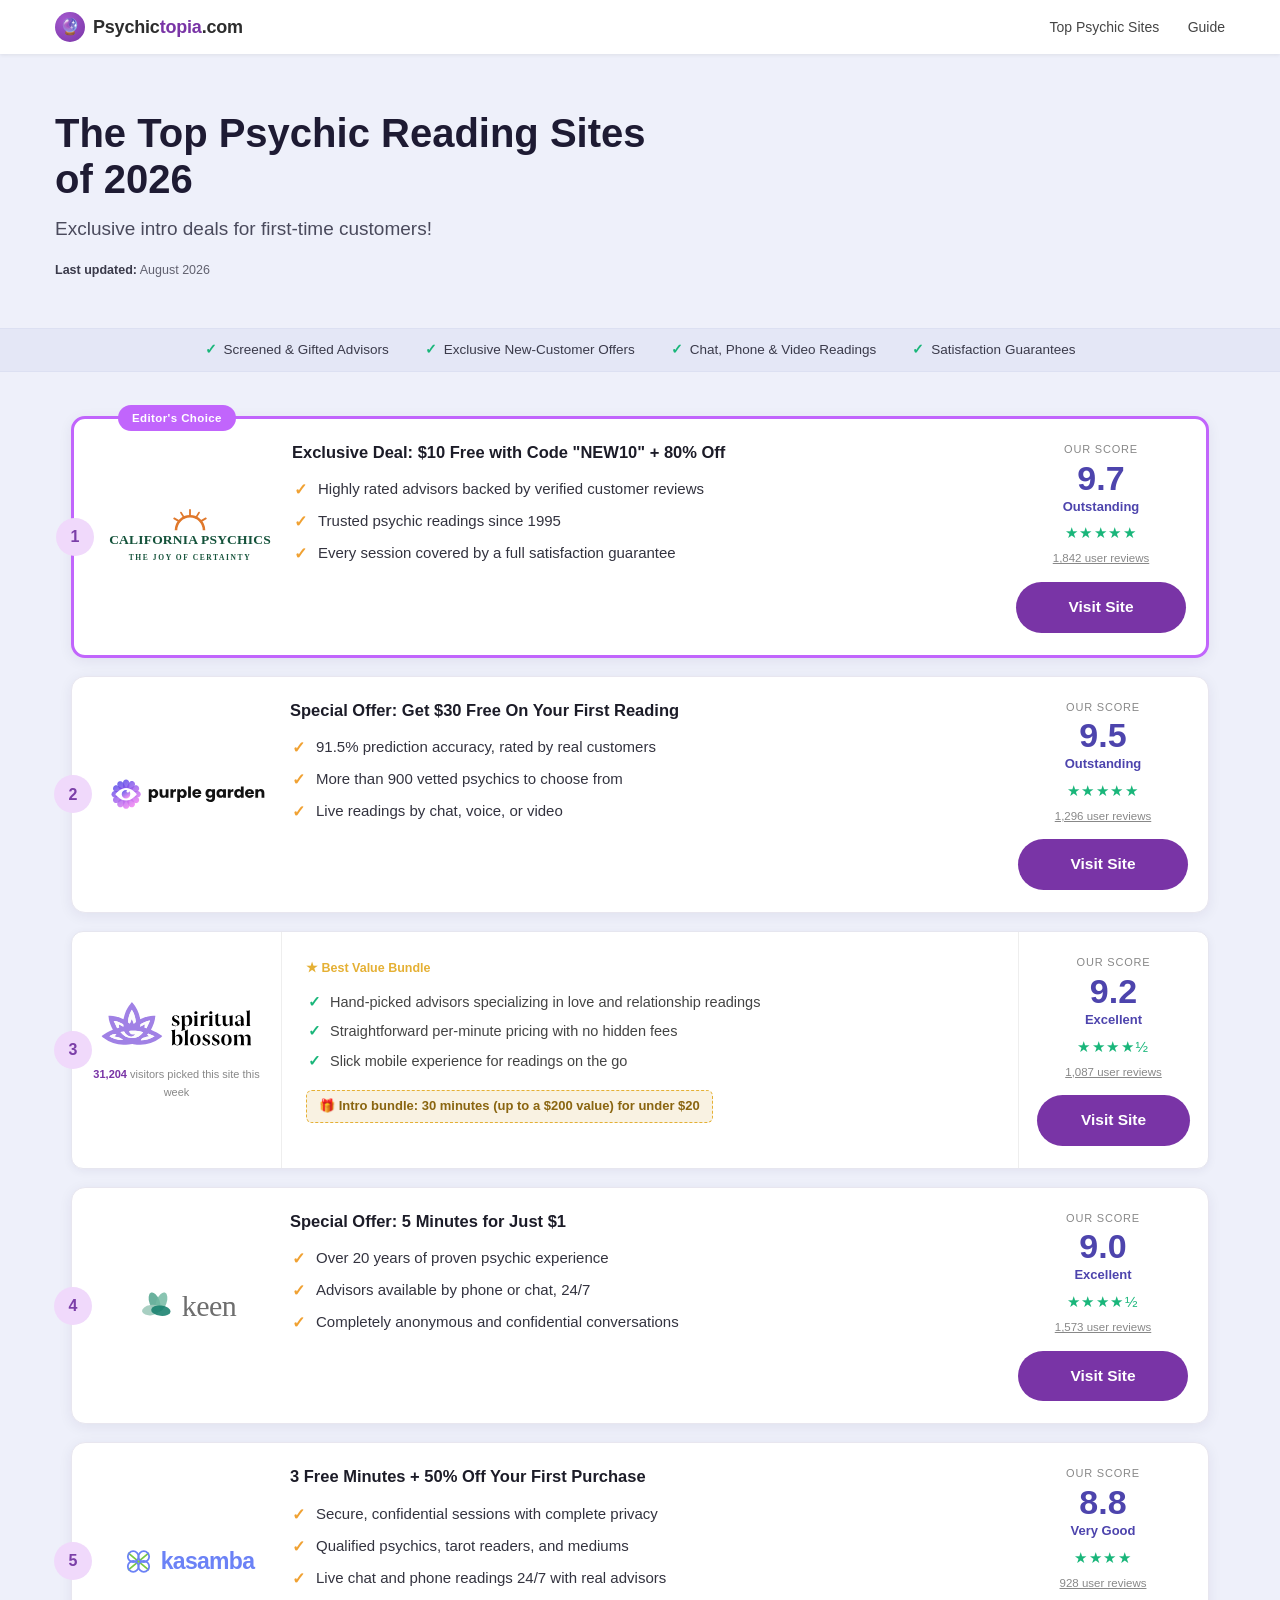
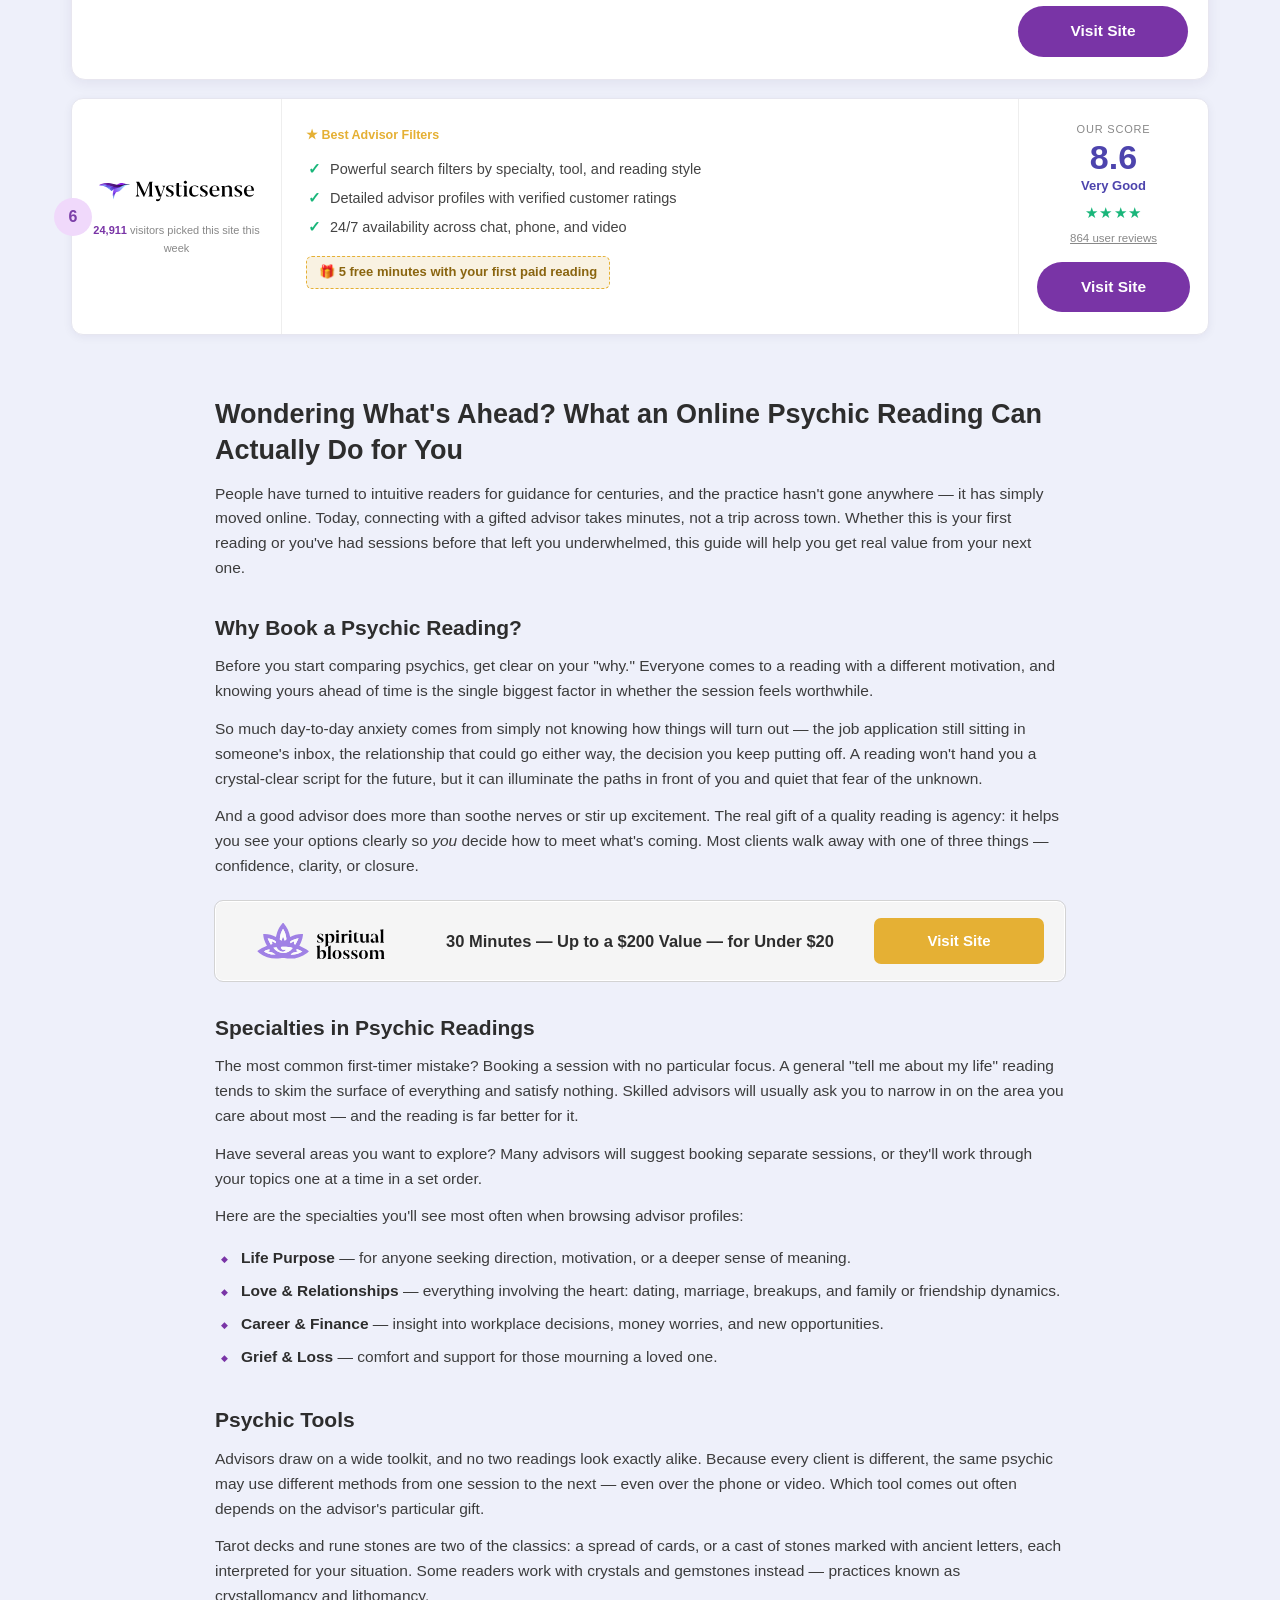
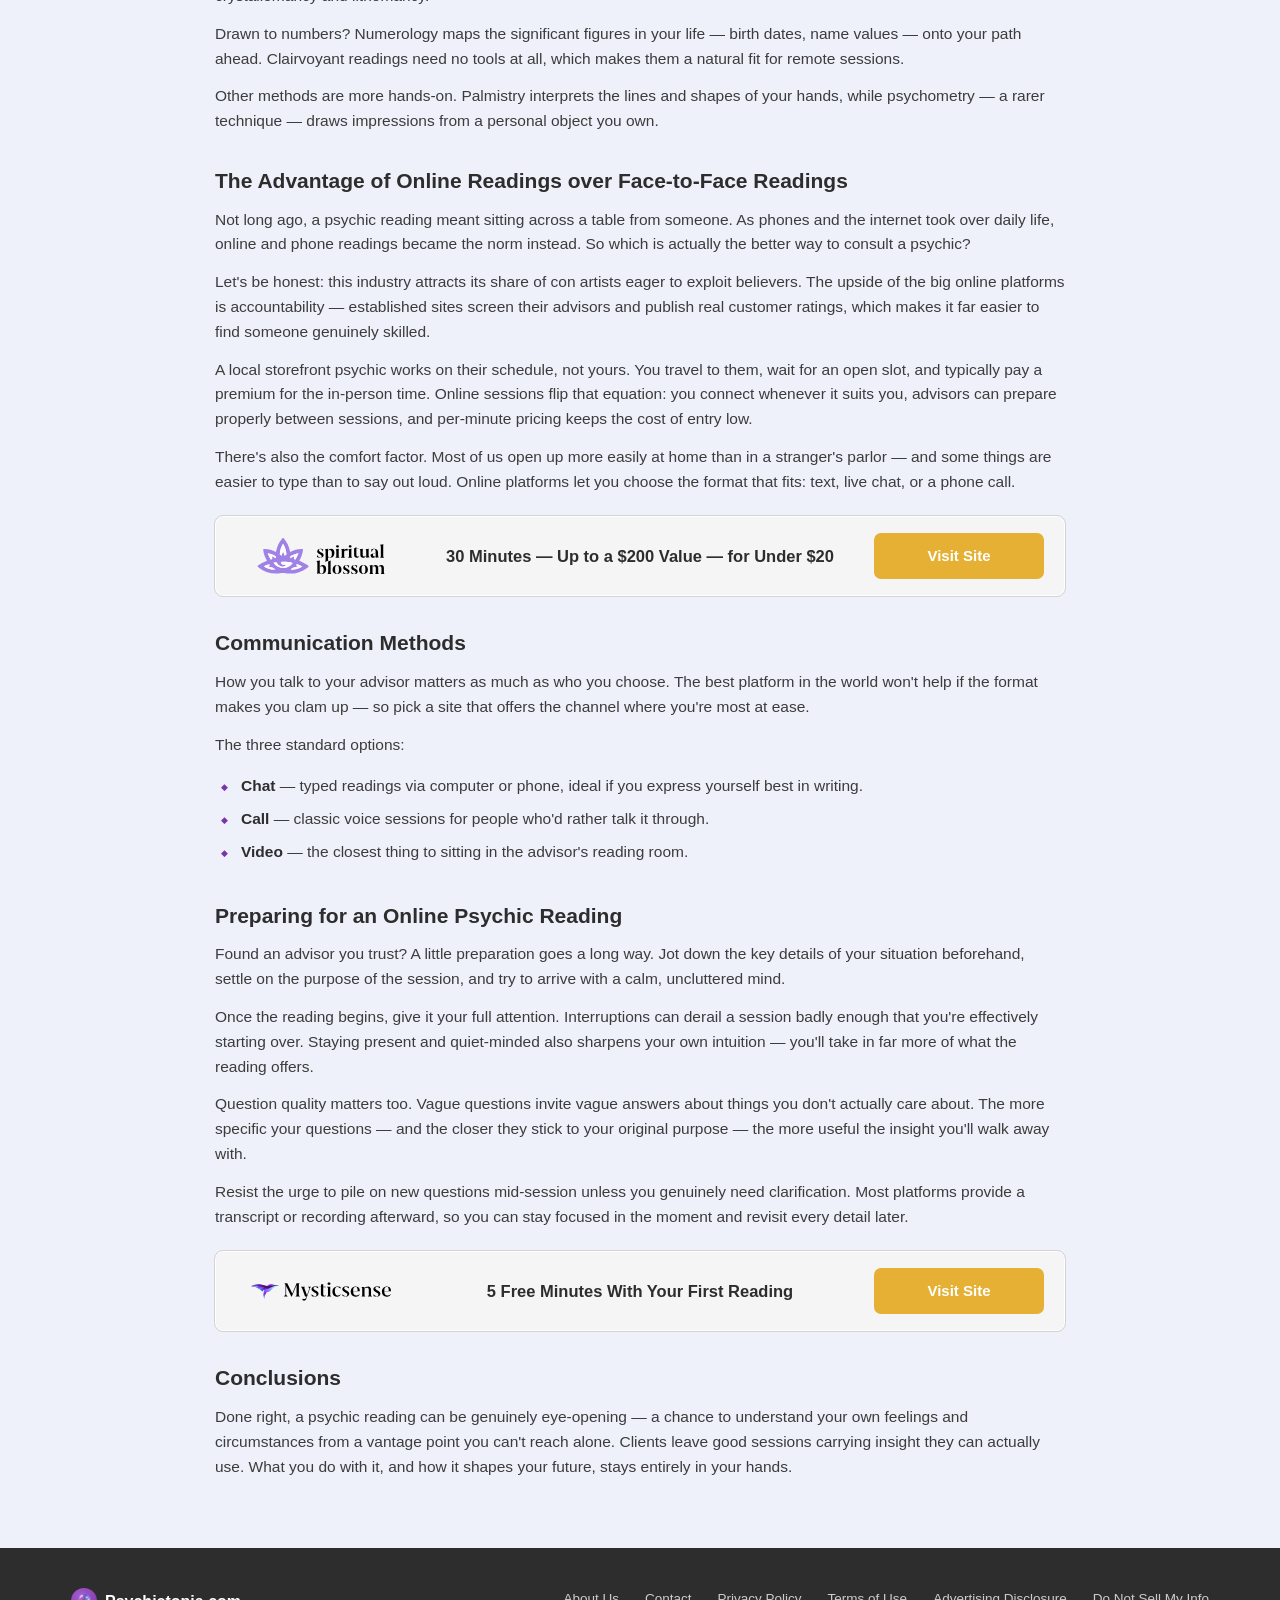
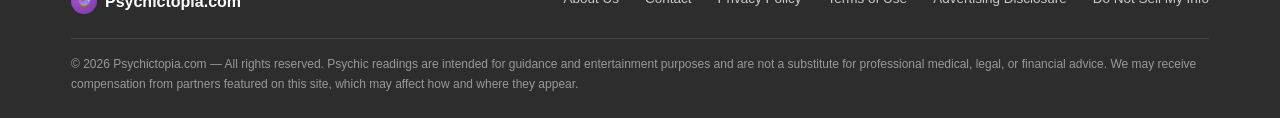
==== index.html @ bcc9776d "Switch the header to a light treatment on dark text Drops the nebula hero image so the banner sits o" ====
<!DOCTYPE html>
<html lang="en">
<head>
<meta charset="UTF-8">
<meta name="viewport" content="width=device-width, initial-scale=1.0">
<title>Psychictopia.com — 2026's Best Psychic Reading Services</title>
<meta name="description" content="Compare 2026's top-rated online psychic reading services side by side, with exclusive intro offers for new customers.">
<!-- Microsoft Advertising UET tag -->
<script>(function(w,d,t,u,o){w[u]=w[u]||[],o.ts=(new Date).getTime();var n=d.createElement(t); n.src="https://bat.bing.net/bat.js?ti="+o.ti+("uetq"!=u?"&q="+u:""),n.async=1, n.onload=n.onreadystatechange=function(){var s=this.readyState;s&&"loaded"!==s&&"complete"!==s||( o.q=w[u],w[u]=new UET(o),w[u].push("pageLoad"),n.onload=n.onreadystatechange=null)}; var i=d.getElementsByTagName(t)[0];i.parentNode.insertBefore(n,i); })(window,document,"script","uetq",{ti:"271011563", enableAutoSpaTracking: true});</script>
<!-- Microsoft Advertising conversion goal: clicks_cta -->
<script>
(function () {
    var KEY = 'pt_cta_conv';
    var fired = false; /* in-memory fallback when storage is unavailable */

    function alreadyFired() {
        if (fired) return true;
        try { return sessionStorage.getItem(KEY) === '1'; } catch (e) { return false; }
    }
    function markFired() {
        fired = true;
        try { sessionStorage.setItem(KEY, '1'); } catch (e) {}
    }

    /* Fires at most once per session. sessionStorage is cleared when the tab
       or browser closes, so a visitor returning in a new session can convert
       again. If storage is blocked (private browsing), it degrades to once
       per page view. */
    window.uet_report_conversion = function () {
        if (alreadyFired()) return;
        markFired();
        window.uetq = window.uetq || [];
        window.uetq.push('event', 'clicks_cta', {});
    };

    /* Fire on any CTA: partner buttons, in-content promo buttons and partner
       logos. Delegated and in the capture phase so it runs before navigation,
       and keeps working after ClickFlare rewrites the hrefs. */
    var CTA = '.visit-btn, .b-btn, .logo-link, .cp-logo, .pg-logo, .keen-logo, .kasamba-logo';
    document.addEventListener('click', function (e) {
        var t = e.target;
        if (t && t.closest && t.closest(CTA)) uet_report_conversion();
    }, true);
})();
</script>
<!-- Microsoft Clarity -->
<script type="text/javascript">
    (function(c,l,a,r,i,t,y){
        c[a]=c[a]||function(){(c[a].q=c[a].q||[]).push(arguments)};
        t=l.createElement(r);t.async=1;t.src="https://www.clarity.ms/tag/"+i;
        y=l.getElementsByTagName(r)[0];y.parentNode.insertBefore(t,y);
    })(window, document, "clarity", "script", "xtrt93abcd");
</script>
<style>
  :root {
    --purple: #7934a6;
    --purple-hover: #552575;
    --rating-bg: #4d44ad;
    --editor-badge: #c165fc;
    --first-border: rgb(193,101,252);
    --gold: #e5b034;
    --gold-hover: #e5a000;
    --tp-green: #19b67a;
    --dark-strip: #2c3137;
    --footer-bg: #2d2d2d;
    --sidebar-bg: #e8e8e8;
    --text: #2d2d2d;
    --line: #d3d3d3;
    --light: #f5f5f5;
    --page-bg: #eef0fa;
  }
  * { margin: 0; padding: 0; box-sizing: border-box; }
  body {
    font-family: -apple-system, BlinkMacSystemFont, 'Segoe UI', Roboto, Arial, sans-serif;
    color: var(--text);
    background: var(--page-bg);
    line-height: 1.6;
    font-size: 16px;
  }
  a { color: var(--purple); }
  .wrap { max-width: 1170px; margin: 0 auto; padding: 0 16px; }

  /* ===== Nav bar ===== */
  .navbar { background: #fff; box-shadow: 0 1px 4px rgba(0,0,0,.08); position: relative; z-index: 5; }
  .navbar-inner { display: flex; align-items: center; justify-content: space-between; padding: 12px 0; }
  .logo { display: flex; align-items: center; gap: 8px; text-decoration: none; }
  .logo .mark {
    width: 30px; height: 30px; border-radius: 50%;
    background: radial-gradient(circle at 35% 30%, #a55ad0, var(--purple));
    color: #fff; display: flex; align-items: center; justify-content: center;
    font-size: 16px;
  }
  .logo .name { font-weight: 800; font-size: 18px; color: var(--text); letter-spacing: -.2px; }
  .logo .name span { color: var(--purple); }
  .navlinks a { color: #444; text-decoration: none; font-size: 14px; margin-left: 24px; font-weight: 500; }
  .navlinks a:hover { color: var(--purple); }

  /* ===== Hero banner ===== */
  .banner {
    position: relative;
    color: #2f2f3d;
    background: var(--page-bg);
    overflow: hidden;
  }
  .banner-inner { position: relative; padding: 56px 0 48px; }
  .banner h1 { font-size: 40px; font-weight: 800; line-height: 1.15; max-width: 620px; margin-bottom: 12px; color: #1e1b33; }
  .banner .subtitle { font-size: 19px; color: #4a4a5c; max-width: 560px; margin-bottom: 16px; }
  .banner .last-update { font-size: 12.5px; color: #61616f; }
  .banner .last-update strong { color: #3a3a4a; font-weight: 600; }
  .banner-strip { position: relative; background: #e4e7f6; border-top: 1px solid #dce0f2; border-bottom: 1px solid #dce0f2; font-size: 13.5px; }
  .banner-strip .wrap { display: flex; gap: 36px; justify-content: center; padding: 10px 16px; flex-wrap: wrap; }
  .banner-strip span { color: #3a3a4a; }
  .banner-strip span::before { content: "✓"; color: var(--tp-green); font-weight: 700; margin-right: 7px; }

  /* ===== Partner list ===== */
  .list-section { padding: 44px 0 8px; }
  .partner-card {
    position: relative;
    display: grid;
    grid-template-columns: 210px 1fr 190px;
    gap: 0;
    border: 1px solid #e6e6ef;
    border-radius: 12px;
    margin-bottom: 18px;
    background: #fff;
    box-shadow: 0 2px 10px rgba(40, 25, 80, .06);
    transition: box-shadow .15s ease;
  }
  .partner-card:hover { box-shadow: 0 6px 20px rgba(0,0,0,.10); }
  .partner-card.first { border: 3px solid var(--first-border); }
  .rank {
    position: absolute; top: 50%; left: -18px; transform: translateY(-50%);
    width: 38px; height: 38px; border-radius: 50%;
    background: #f0d9fb; border: 0;
    display: flex; align-items: center; justify-content: center;
    font-weight: 700; font-size: 16px; color: #7b3fa8;
  }
  .editor-badge {
    position: absolute; top: -14px; left: 44px;
    background: var(--editor-badge); color: #fff;
    font-size: 11.5px; font-weight: 700; letter-spacing: .4px;
    padding: 4px 14px; border-radius: 14px;
  }
  .highlight-tag {
    display: inline-flex; align-items: center; gap: 5px;
    color: var(--gold); font-size: 12.5px; font-weight: 700;
    margin-bottom: 6px;
  }
  .card-logo {
    display: flex; flex-direction: column; align-items: center; justify-content: center;
    padding: 26px 14px; border-right: 1px solid #eee; text-align: center;
  }
  .brandmark { font-size: 30px; line-height: 1; margin-bottom: 8px; }
  .card-logo img.partner-logo { max-width: 155px; max-height: 52px; width: auto; height: auto; margin-bottom: 4px; }
  /* Full width so the anchor never shrinks to zero: an SVG without intrinsic
     width/height would otherwise collapse inside a shrink-to-fit box. */
  .logo-link { display: block; width: 100%; text-align: center; line-height: 0; text-decoration: none; }
  .brandname { font-weight: 800; font-size: 19px; letter-spacing: -.3px; }
  .brandname small { display: block; font-size: 10.5px; font-weight: 500; color: #888; letter-spacing: 1.5px; text-transform: uppercase; margin-top: 2px; }
  .chose-today { font-size: 11px; color: #888; margin-top: 12px; }
  .chose-today strong { color: var(--purple); }
  .card-body { padding: 22px 24px; }
  .card-body ul { list-style: none; margin: 4px 0 10px; }
  .card-body li { padding: 3px 0 3px 24px; position: relative; font-size: 14.5px; color: #444; }
  .card-body li::before { content: "✓"; position: absolute; left: 2px; color: var(--tp-green); font-weight: 700; }
  .promo-line {
    display: inline-block;
    background: #f9f2e2; border: 1px dashed var(--gold);
    color: #8a6510; font-size: 13px; font-weight: 700;
    border-radius: 6px; padding: 5px 12px; margin-top: 4px;
  }
  .promo-line::before { content: "🎁 "; }
  .card-cta {
    display: flex; flex-direction: column; align-items: center; justify-content: center;
    padding: 22px 18px; border-left: 1px solid #eee;
  }
  .score-tag { font-size: 11px; color: #888; text-transform: uppercase; letter-spacing: .8px; margin-bottom: 2px; }
  .score-num { font-size: 34px; font-weight: 800; color: var(--rating-bg); line-height: 1; }
  .score-label { font-size: 13px; font-weight: 700; color: var(--rating-bg); margin: 2px 0 4px; }
  .stars { color: var(--tp-green); font-size: 15px; letter-spacing: 1.5px; }
  .reviews { font-size: 11.5px; color: #888; margin: 4px 0 14px; text-decoration: underline; cursor: pointer; }
  .visit-btn {
    display: block; width: 100%; text-align: center;
    background: var(--purple); color: #fff !important;
    font-weight: 700; font-size: 15.5px; text-decoration: none;
    padding: 12px 10px; border-radius: 7px;
    transition: background .15s ease;
  }
  .visit-btn:hover { background: var(--purple-hover); }
  .new-tag {
    background: var(--tp-green); color: #fff; font-size: 11px; font-weight: 700;
    padding: 3px 10px; border-radius: 12px; margin-bottom: 8px;
  }

  /* ===== Card style B (California Psychics) ===== */
  .partner-card.style-b {
    grid-template-columns: 218px 1fr 210px;
    border-radius: 14px;
    border-color: #e8e6ef;
    box-shadow: 0 3px 14px rgba(40, 25, 80, .07);
  }
  .partner-card.style-b.first { border: 3px solid var(--first-border); }
  .partner-card.style-b .card-logo { border-right: 0; padding: 24px 10px 24px 24px; }
  .cp-logo { display: flex; flex-direction: column; align-items: center; gap: 2px; text-decoration: none; }
  .cp-logo svg { flex: 0 0 auto; display: block; }
  .cp-logo .cp-name {
    font-family: Georgia, 'Times New Roman', serif;
    color: #14523a; font-size: 13.5px; font-weight: 700;
    line-height: 1.1; letter-spacing: .2px; white-space: nowrap;
  }
  .cp-logo .cp-tagline {
    font-family: Georgia, 'Times New Roman', serif;
    color: #14523a; font-size: 7.5px; font-weight: 600;
    letter-spacing: 1.6px; white-space: nowrap; margin-top: 2px;
  }
  .pg-logo { display: block; text-decoration: none; }
  .pg-logo img { display: block; width: 100%; max-width: 168px; height: auto; }
  .keen-logo, .kasamba-logo { display: flex; align-items: center; gap: 6px; text-decoration: none; }
  .keen-logo svg, .kasamba-logo svg { flex: 0 0 auto; display: block; }
  .keen-logo .brand-text {
    font-family: Georgia, 'Times New Roman', serif;
    color: #6e6e6e; font-size: 30px; font-weight: 400; letter-spacing: -.5px;
  }
  .kasamba-logo .brand-text { color: #6b82f6; font-size: 23px; font-weight: 700; letter-spacing: -.7px; }
  .partner-card.style-b .card-body { padding: 22px 8px 22px 0; }
  .offer-headline { font-size: 16.5px; font-weight: 700; color: #1c1c28; margin-bottom: 10px; line-height: 1.35; }
  .checks-gold { list-style: none; margin: 0; }
  .checks-gold li { padding: 4px 0 4px 26px; position: relative; font-size: 15px; color: #33333f; }
  .checks-gold li::before { content: "✓"; position: absolute; left: 2px; top: 4px; color: #f0a132; font-weight: 700; font-size: 16px; }
  .partner-card.style-b .card-cta { border-left: 0; padding: 22px 20px; text-align: center; }
  .visit-btn.pill { border-radius: 30px; padding: 13px 10px; }

  /* ===== Content + sidebar ===== */
  .content-grid {
    display: grid;
    grid-template-columns: 1fr;
    max-width: 850px;
    gap: 36px;
    padding: 36px 0 56px;
    align-items: start;
  }
  article h2 { font-size: 27px; line-height: 1.3; margin-bottom: 14px; }
  article h3 { font-size: 21px; margin: 30px 0 10px; }
  article p { margin-bottom: 13px; color: #3c3c3c; font-size: 15.5px; }
  article ul { margin: 6px 0 16px 4px; list-style: none; }
  article ul li { padding: 4px 0 4px 22px; position: relative; font-size: 15.5px; color: #3c3c3c; }
  article ul li::before { content: "◆"; color: var(--purple); font-size: 9px; position: absolute; left: 2px; top: 10px; }
  article ul li strong { color: var(--text); }

  /* In-content promo card (buttono) */
  .buttono {
    display: grid; grid-template-columns: 170px 1fr 170px; align-items: center;
    background: var(--light); border: 1px solid #fff; outline: 1px solid var(--line);
    border-radius: 8px; padding: 16px 20px; margin: 22px 0; gap: 16px;
  }
  .buttono .b-logo { text-align: center; font-weight: 800; font-size: 16px; }
  .buttono .b-logo .brandmark { font-size: 24px; margin-bottom: 2px; }
  .buttono .b-logo img { max-width: 140px; max-height: 44px; width: auto; height: auto; }
  .buttono .b-text { font-size: 16.5px; font-weight: 700; color: var(--text); text-align: center; }
  .buttono .b-btn {
    display: block; text-align: center; background: var(--gold); color: #fff !important;
    text-decoration: none; font-weight: 700; font-size: 15px;
    padding: 11px 8px; border-radius: 7px; transition: background .15s ease;
  }
  .buttono .b-btn:hover { background: var(--gold-hover); }

  /* ===== Footer ===== */
  footer { background: var(--footer-bg); color: #bbb; padding: 40px 0 24px; font-size: 13.5px; }
  .footer-grid { display: flex; justify-content: space-between; gap: 30px; flex-wrap: wrap; margin-bottom: 24px; }
  .footer-logo { display: flex; align-items: center; gap: 8px; }
  .footer-logo .mark { width: 26px; height: 26px; border-radius: 50%; background: radial-gradient(circle at 35% 30%, #a55ad0, var(--purple)); display: flex; align-items: center; justify-content: center; font-size: 13px; }
  .footer-logo .name { color: #fff; font-weight: 800; font-size: 16px; }
  footer ul { list-style: none; display: flex; gap: 26px; flex-wrap: wrap; }
  footer ul a { color: #ccc; text-decoration: none; }
  footer ul a:hover { color: #fff; }
  .copyright { border-top: 1px solid #444; padding-top: 16px; font-size: 12px; color: #999; }

  /* ===== Responsive ===== */
  @media (max-width: 900px) {
    .content-grid { grid-template-columns: 1fr; }
    article { padding: 0 20px; }
    .partner-card { grid-template-columns: 1fr; }
    .partner-card.style-b { grid-template-columns: 1fr; }
    .rank { top: -1px; left: 10px; transform: none; }
    .editor-badge { left: 58px; }
    .partner-card.style-b .card-logo { border-bottom: 1px solid #eee; }
    .partner-card.style-b .card-body { padding: 22px 24px; }
    .card-logo { border-right: 0; border-bottom: 1px solid #eee; padding: 30px 14px 18px; }
    .card-cta { border-left: 0; border-top: 1px solid #eee; }
    .banner-inner { text-align: center; }
    .banner h1 { font-size: 29px; margin-left: auto; margin-right: auto; }
    .banner .subtitle {
      margin-left: auto; margin-right: auto;
      font-size: 15.5px; line-height: 1.45; margin-bottom: 12px;
    }
    /* Two compact columns instead of four full-width rows, so the strip
       stops pushing the first partner card below the fold. */
    .banner-strip { font-size: 12.5px; }
    .banner-strip .wrap {
      display: grid;
      grid-template-columns: 1fr 1fr;
      gap: 7px 10px;
      padding: 10px 14px;
      justify-content: initial;
    }
    .banner-strip span { text-align: left; line-height: 1.35; }
    .banner-strip span::before { margin-right: 5px; }
    .buttono { grid-template-columns: 1fr; text-align: center; }
    .navlinks { display: none; }

    /* Above-the-fold budget on mobile: tighten the banner, strip and the
       first card so the Editor's Choice CTA lands within the first screen. */
    .banner-inner { padding: 22px 0 18px; }
    .banner h1 { font-size: 24px; margin-bottom: 8px; }
    .banner .subtitle { font-size: 14px; line-height: 1.4; margin-bottom: 8px; }
    .banner-strip .wrap { padding: 8px 14px; gap: 5px 10px; }
    .list-section { padding-top: 34px; }
    .partner-card.style-b .card-logo { padding: 14px 10px 10px; }
    .partner-card.style-b .card-body { padding: 14px 18px; }
    .offer-headline { font-size: 15.5px; margin-bottom: 7px; }
    .checks-gold li { padding: 2px 0 2px 24px; font-size: 14px; line-height: 1.35; }
    .checks-gold li::before { top: 2px; }
    /* Every card: score reads as one compact line with the button beneath it.
       flex-direction must be reset here, the base rule sets column. */
    .card-cta {
      display: flex;
      flex-direction: row;
      flex-wrap: wrap;
      align-items: baseline;
      justify-content: center;
      gap: 2px 8px;
      padding: 10px 18px 14px;
    }
    .card-cta .score-tag { margin-bottom: 0; }
    .card-cta .score-num { font-size: 24px; }
    .card-cta .score-label { margin: 0; }
    .card-cta .stars { font-size: 13px; }
    .card-cta .reviews { margin: 0; }
    .card-cta .visit-btn { flex: 0 0 100%; margin-top: 9px; }
      grid-column: 2; grid-row: 1 / -1; align-self: center;
    }
  }
</style>
</head>
<body>

<!-- Nav bar -->
<div class="navbar">
  <div class="wrap navbar-inner">
    <a class="logo" href="#">
      <span class="mark">🔮</span>
      <span class="name">Psychic<span>topia</span>.com</span>
    </a>
    <nav class="navlinks">
      <a href="#list">Top Psychic Sites</a>
      <a href="#article">Guide</a>
    </nav>
  </div>
</div>

<!-- Hero banner -->
<div class="banner">
  <div class="wrap banner-inner">
    <h1>The Top Psychic Reading Sites of 2026</h1>
    <p class="subtitle">Exclusive intro deals for first-time customers!</p>
    <p class="last-update"><strong>Last updated:</strong> August 2026</p>
  </div>
  <div class="banner-strip">
    <div class="wrap">
      <span>Screened &amp; Gifted Advisors</span>
      <span>Exclusive New-Customer Offers</span>
      <span>Chat, Phone &amp; Video Readings</span>
      <span>Satisfaction Guarantees</span>
    </div>
  </div>
</div>

<!-- Partner list -->
<section class="list-section" id="list">
  <div class="wrap">

    <!-- #1 California Psychics -->
    <div class="partner-card style-b first">
      <div class="rank">1</div>
      <div class="editor-badge">Editor's Choice</div>
      <div class="card-logo">
        <a class="cp-logo" href="https://secure.psychictopia.com/cf/click/1" rel="nofollow sponsored">
          <svg width="40" height="22" viewBox="0 0 40 22" aria-hidden="true">
            <g stroke="#e0782b" stroke-width="1.8" stroke-linecap="round">
              <line x1="20" y1="1" x2="20" y2="7"/>
              <line x1="11" y1="3.6" x2="14" y2="8.6"/>
              <line x1="29" y1="3.6" x2="26" y2="8.6"/>
              <line x1="4.2" y1="9.4" x2="9.4" y2="12.4"/>
              <line x1="35.8" y1="9.4" x2="30.6" y2="12.4"/>
            </g>
            <path d="M6 21.2 A14 14 0 0 1 34 21.2" fill="none" stroke="#e0782b" stroke-width="2.6"/>
          </svg>
          <span class="cp-name">CALIFORNIA PSYCHICS</span>
          <span class="cp-tagline">THE JOY OF CERTAINTY</span>
        </a>
      </div>
      <div class="card-body">
        <div class="offer-headline">Exclusive Deal: $10 Free with Code "NEW10" + 80% Off</div>
        <ul class="checks-gold">
          <li>Highly rated advisors backed by verified customer reviews</li>
          <li>Trusted psychic readings since 1995</li>
          <li>Every session covered by a full satisfaction guarantee</li>
        </ul>
      </div>
      <div class="card-cta">
        <div class="score-tag">Our score</div>
        <div class="score-num">9.7</div>
        <div class="score-label">Outstanding</div>
        <div class="stars">★★★★★</div>
        <div class="reviews">1,842 user reviews</div>
        <a class="visit-btn pill" href="https://secure.psychictopia.com/cf/click/1" rel="nofollow sponsored">Visit Site</a>
      </div>
    </div>

    <!-- #2 Purple Garden -->
    <div class="partner-card style-b">
      <div class="rank">2</div>
      <div class="card-logo">
        <a class="pg-logo" href="https://secure.psychictopia.com/cf/click/2" rel="nofollow sponsored">
          <img src="assets/purple-garden-logo.svg" alt="Purple Garden logo" width="158" height="34" loading="lazy" decoding="async">
        </a>
      </div>
      <div class="card-body">
        <div class="offer-headline">Special Offer: Get $30 Free On Your First Reading</div>
        <ul class="checks-gold">
          <li>91.5% prediction accuracy, rated by real customers</li>
          <li>More than 900 vetted psychics to choose from</li>
          <li>Live readings by chat, voice, or video</li>
        </ul>
      </div>
      <div class="card-cta">
        <div class="score-tag">Our score</div>
        <div class="score-num">9.5</div>
        <div class="score-label">Outstanding</div>
        <div class="stars">★★★★★</div>
        <div class="reviews">1,296 user reviews</div>
        <a class="visit-btn pill" href="https://secure.psychictopia.com/cf/click/2" rel="nofollow sponsored">Visit Site</a>
      </div>
    </div>

    <!-- #3 -->
    <div class="partner-card">
      <div class="rank">3</div>
      <div class="card-logo">
        <a class="logo-link" href="https://secure.psychictopia.com/cf/click/3" rel="nofollow sponsored"><img class="partner-logo" src="assets/spiritual-blossom-logo.svg" alt="Spiritual Blossom logo" width="380" height="129" loading="lazy" decoding="async"></a>
        <div class="chose-today"><strong>31,204</strong> visitors picked this site this week</div>
      </div>
      <div class="card-body">
        <span class="highlight-tag">★ Best Value Bundle</span>
        <ul>
          <li>Hand-picked advisors specializing in love and relationship readings</li>
          <li>Straightforward per-minute pricing with no hidden fees</li>
          <li>Slick mobile experience for readings on the go</li>
        </ul>
        <span class="promo-line">Intro bundle: 30 minutes (up to a $200 value) for under $20</span>
      </div>
      <div class="card-cta">
        <div class="score-tag">Our score</div>
        <div class="score-num">9.2</div>
        <div class="score-label">Excellent</div>
        <div class="stars">★★★★½</div>
        <div class="reviews">1,087 user reviews</div>
        <a class="visit-btn pill" href="https://secure.psychictopia.com/cf/click/3" rel="nofollow sponsored">Visit Site</a>
      </div>
    </div>

    <!-- #4 Keen -->
    <div class="partner-card style-b">
      <div class="rank">4</div>
      <div class="card-logo">
        <a class="keen-logo" href="https://secure.psychictopia.com/cf/click/4" rel="nofollow sponsored">
          <svg width="36" height="31" viewBox="0 0 62 54" aria-hidden="true">
            <g style="mix-blend-mode: multiply">
              <ellipse cx="25" cy="21" rx="9" ry="17.5" transform="rotate(-20 25 21)" fill="#5aa892" opacity=".9"/>
              <ellipse cx="37" cy="21" rx="9" ry="17.5" transform="rotate(20 37 21)" fill="#74baa3" opacity=".85"/>
              <ellipse cx="19" cy="35" rx="16" ry="9" transform="rotate(-8 19 35)" fill="#9ecabb" opacity=".9"/>
              <ellipse cx="36" cy="36" rx="17" ry="9" transform="rotate(6 36 36)" fill="#17806d" opacity=".88"/>
            </g>
          </svg>
          <span class="brand-text">keen</span>
        </a>
      </div>
      <div class="card-body">
        <div class="offer-headline">Special Offer: 5 Minutes for Just $1</div>
        <ul class="checks-gold">
          <li>Over 20 years of proven psychic experience</li>
          <li>Advisors available by phone or chat, 24/7</li>
          <li>Completely anonymous and confidential conversations</li>
        </ul>
      </div>
      <div class="card-cta">
        <div class="score-tag">Our score</div>
        <div class="score-num">9.0</div>
        <div class="score-label">Excellent</div>
        <div class="stars">★★★★½</div>
        <div class="reviews">1,573 user reviews</div>
        <a class="visit-btn pill" href="https://secure.psychictopia.com/cf/click/4" rel="nofollow sponsored">Visit Site</a>
      </div>
    </div>

    <!-- #5 Kasamba -->
    <div class="partner-card style-b">
      <div class="rank">5</div>
      <div class="card-logo">
        <a class="kasamba-logo" href="https://secure.psychictopia.com/cf/click/5" rel="nofollow sponsored">
          <svg width="33" height="31" viewBox="0 0 40 38" aria-hidden="true">
            <g fill="none" stroke-width="2.2" stroke-linecap="round">
              <path d="M8 9 L32 29 M32 9 L8 29" stroke="#7ac943"/>
              <g stroke="#6b82f6">
                <circle cx="13.5" cy="13" r="6.6"/>
                <circle cx="26.5" cy="13" r="6.6"/>
                <circle cx="13.5" cy="25" r="6.6"/>
                <circle cx="26.5" cy="25" r="6.6"/>
              </g>
            </g>
          </svg>
          <span class="brand-text">kasamba</span>
        </a>
      </div>
      <div class="card-body">
        <div class="offer-headline">3 Free Minutes + 50% Off Your First Purchase</div>
        <ul class="checks-gold">
          <li>Secure, confidential sessions with complete privacy</li>
          <li>Qualified psychics, tarot readers, and mediums</li>
          <li>Live chat and phone readings 24/7 with real advisors</li>
        </ul>
      </div>
      <div class="card-cta">
        <div class="score-tag">Our score</div>
        <div class="score-num">8.8</div>
        <div class="score-label">Very Good</div>
        <div class="stars">★★★★</div>
        <div class="reviews">928 user reviews</div>
        <a class="visit-btn pill" href="https://secure.psychictopia.com/cf/click/5" rel="nofollow sponsored">Visit Site</a>
      </div>
    </div>

    <!-- #6 -->
    <div class="partner-card">
      <div class="rank">6</div>
      <div class="card-logo">
        <a class="logo-link" href="https://secure.psychictopia.com/cf/click/6" rel="nofollow sponsored"><img class="partner-logo" src="assets/mysticsense-logo.svg" alt="Mysticsense logo" width="322" height="64" loading="lazy" decoding="async"></a>
        <div class="chose-today"><strong>24,911</strong> visitors picked this site this week</div>
      </div>
      <div class="card-body">
        <span class="highlight-tag">★ Best Advisor Filters</span>
        <ul>
          <li>Powerful search filters by specialty, tool, and reading style</li>
          <li>Detailed advisor profiles with verified customer ratings</li>
          <li>24/7 availability across chat, phone, and video</li>
        </ul>
        <span class="promo-line">5 free minutes with your first paid reading</span>
      </div>
      <div class="card-cta">
        <div class="score-tag">Our score</div>
        <div class="score-num">8.6</div>
        <div class="score-label">Very Good</div>
        <div class="stars">★★★★</div>
        <div class="reviews">864 user reviews</div>
        <a class="visit-btn pill" href="https://secure.psychictopia.com/cf/click/6" rel="nofollow sponsored">Visit Site</a>
      </div>
    </div>

  </div>
</section>

<!-- Article + sidebar -->
<div class="wrap content-grid" id="article">
  <article>
    <h2>Wondering What's Ahead? What an Online Psychic Reading Can Actually Do for You</h2>
    <p>People have turned to intuitive readers for guidance for centuries, and the practice hasn't gone anywhere — it has simply moved online. Today, connecting with a gifted advisor takes minutes, not a trip across town. Whether this is your first reading or you've had sessions before that left you underwhelmed, this guide will help you get real value from your next one.</p>

    <h3>Why Book a Psychic Reading?</h3>
    <p>Before you start comparing psychics, get clear on your "why." Everyone comes to a reading with a different motivation, and knowing yours ahead of time is the single biggest factor in whether the session feels worthwhile.</p>
    <p>So much day-to-day anxiety comes from simply not knowing how things will turn out — the job application still sitting in someone's inbox, the relationship that could go either way, the decision you keep putting off. A reading won't hand you a crystal-clear script for the future, but it can illuminate the paths in front of you and quiet that fear of the unknown.</p>
    <p>And a good advisor does more than soothe nerves or stir up excitement. The real gift of a quality reading is agency: it helps you see your options clearly so <em>you</em> decide how to meet what's coming. Most clients walk away with one of three things — confidence, clarity, or closure.</p>

    <div class="buttono">
      <div class="b-logo"><a class="logo-link" href="https://secure.psychictopia.com/cf/click/7" rel="nofollow sponsored"><img src="assets/spiritual-blossom-logo.svg" alt="Spiritual Blossom logo" width="380" height="129" loading="lazy" decoding="async"></a></div>
      <div class="b-text">30 Minutes — Up to a $200 Value — for Under $20</div>
      <a class="b-btn" href="https://secure.psychictopia.com/cf/click/7" rel="nofollow sponsored">Visit Site</a>
    </div>

    <h3>Specialties in Psychic Readings</h3>
    <p>The most common first-timer mistake? Booking a session with no particular focus. A general "tell me about my life" reading tends to skim the surface of everything and satisfy nothing. Skilled advisors will usually ask you to narrow in on the area you care about most — and the reading is far better for it.</p>
    <p>Have several areas you want to explore? Many advisors will suggest booking separate sessions, or they'll work through your topics one at a time in a set order.</p>
    <p>Here are the specialties you'll see most often when browsing advisor profiles:</p>
    <ul>
      <li><strong>Life Purpose</strong> — for anyone seeking direction, motivation, or a deeper sense of meaning.</li>
      <li><strong>Love &amp; Relationships</strong> — everything involving the heart: dating, marriage, breakups, and family or friendship dynamics.</li>
      <li><strong>Career &amp; Finance</strong> — insight into workplace decisions, money worries, and new opportunities.</li>
      <li><strong>Grief &amp; Loss</strong> — comfort and support for those mourning a loved one.</li>
    </ul>

    <h3>Psychic Tools</h3>
    <p>Advisors draw on a wide toolkit, and no two readings look exactly alike. Because every client is different, the same psychic may use different methods from one session to the next — even over the phone or video. Which tool comes out often depends on the advisor's particular gift.</p>
    <p>Tarot decks and rune stones are two of the classics: a spread of cards, or a cast of stones marked with ancient letters, each interpreted for your situation. Some readers work with crystals and gemstones instead — practices known as crystallomancy and lithomancy.</p>
    <p>Drawn to numbers? Numerology maps the significant figures in your life — birth dates, name values — onto your path ahead. Clairvoyant readings need no tools at all, which makes them a natural fit for remote sessions.</p>
    <p>Other methods are more hands-on. Palmistry interprets the lines and shapes of your hands, while psychometry — a rarer technique — draws impressions from a personal object you own.</p>

    <h3>The Advantage of Online Readings over Face-to-Face Readings</h3>
    <p>Not long ago, a psychic reading meant sitting across a table from someone. As phones and the internet took over daily life, online and phone readings became the norm instead. So which is actually the better way to consult a psychic?</p>
    <p>Let's be honest: this industry attracts its share of con artists eager to exploit believers. The upside of the big online platforms is accountability — established sites screen their advisors and publish real customer ratings, which makes it far easier to find someone genuinely skilled.</p>
    <p>A local storefront psychic works on their schedule, not yours. You travel to them, wait for an open slot, and typically pay a premium for the in-person time. Online sessions flip that equation: you connect whenever it suits you, advisors can prepare properly between sessions, and per-minute pricing keeps the cost of entry low.</p>
    <p>There's also the comfort factor. Most of us open up more easily at home than in a stranger's parlor — and some things are easier to type than to say out loud. Online platforms let you choose the format that fits: text, live chat, or a phone call.</p>

    <div class="buttono">
      <div class="b-logo"><a class="logo-link" href="https://secure.psychictopia.com/cf/click/8" rel="nofollow sponsored"><img src="assets/spiritual-blossom-logo.svg" alt="Spiritual Blossom logo" width="380" height="129" loading="lazy" decoding="async"></a></div>
      <div class="b-text">30 Minutes — Up to a $200 Value — for Under $20</div>
      <a class="b-btn" href="https://secure.psychictopia.com/cf/click/8" rel="nofollow sponsored">Visit Site</a>
    </div>

    <h3>Communication Methods</h3>
    <p>How you talk to your advisor matters as much as who you choose. The best platform in the world won't help if the format makes you clam up — so pick a site that offers the channel where you're most at ease.</p>
    <p>The three standard options:</p>
    <ul>
      <li><strong>Chat</strong> — typed readings via computer or phone, ideal if you express yourself best in writing.</li>
      <li><strong>Call</strong> — classic voice sessions for people who'd rather talk it through.</li>
      <li><strong>Video</strong> — the closest thing to sitting in the advisor's reading room.</li>
    </ul>

    <h3>Preparing for an Online Psychic Reading</h3>
    <p>Found an advisor you trust? A little preparation goes a long way. Jot down the key details of your situation beforehand, settle on the purpose of the session, and try to arrive with a calm, uncluttered mind.</p>
    <p>Once the reading begins, give it your full attention. Interruptions can derail a session badly enough that you're effectively starting over. Staying present and quiet-minded also sharpens your own intuition — you'll take in far more of what the reading offers.</p>
    <p>Question quality matters too. Vague questions invite vague answers about things you don't actually care about. The more specific your questions — and the closer they stick to your original purpose — the more useful the insight you'll walk away with.</p>
    <p>Resist the urge to pile on new questions mid-session unless you genuinely need clarification. Most platforms provide a transcript or recording afterward, so you can stay focused in the moment and revisit every detail later.</p>

    <div class="buttono">
      <div class="b-logo"><a class="logo-link" href="https://secure.psychictopia.com/cf/click/9" rel="nofollow sponsored"><img src="assets/mysticsense-logo.svg" alt="Mysticsense logo" width="322" height="64" loading="lazy" decoding="async"></a></div>
      <div class="b-text">5 Free Minutes With Your First Reading</div>
      <a class="b-btn" href="https://secure.psychictopia.com/cf/click/9" rel="nofollow sponsored">Visit Site</a>
    </div>

    <h3>Conclusions</h3>
    <p>Done right, a psychic reading can be genuinely eye-opening — a chance to understand your own feelings and circumstances from a vantage point you can't reach alone. Clients leave good sessions carrying insight they can actually use. What you do with it, and how it shapes your future, stays entirely in your hands.</p>
  </article>

</div>

<!-- Footer -->
<footer id="disclosure">
  <div class="wrap">
    <div class="footer-grid">
      <div class="footer-logo">
        <span class="mark">🔮</span>
        <span class="name">Psychictopia.com</span>
      </div>
      <ul>
        <li><a href="#">About Us</a></li>
        <li><a href="#">Contact</a></li>
        <li><a href="#">Privacy Policy</a></li>
        <li><a href="#">Terms of Use</a></li>
        <li><a href="#">Advertising Disclosure</a></li>
        <li><a href="#">Do Not Sell My Info</a></li>
      </ul>
    </div>
    <p class="copyright">© 2026 Psychictopia.com — All rights reserved. Psychic readings are intended for guidance and entertainment purposes and are not a substitute for professional medical, legal, or financial advice. We may receive compensation from partners featured on this site, which may affect how and where they appear.</p>
  </div>
</footer>

<!-- ClickFlare landing page tracking tag -->
<script>!function(){"use strict";var t="lp_ref",n="cpid",e="lpurl",c="https://secure.psychictopia.com",r="(?<domain>http(?:s?)://[^/]*)".concat("/cf/click"),a="(?:(?:/(?<cta>[1-9][0-9]*)/?)|(?:/))?",i="^".concat(r).concat(a).concat("(?:$|(\\?.*))"),o='javascript:window.clickflare.l="(?<original_link>'.concat(r).concat(a,'("|(\\?[^"]*"))).*'),s=function(){return new RegExp(i,"")},u=function(){return new RegExp(o,"")};function l(t){var n=function(t){return t.replace(s(),(function(t){for(var n=[],e=1;e<arguments.length;e++)n[e-1]=arguments[e];var r=n[n.length-1].domain;return t.replace(r,c)}))}(t);return'javascript:window.clickflare.l="'.concat(n,'"; void 0;')}function d(t,n){if(n&&t&&n.apply(document,[t]),/loaded|interactive|complete/.test(document.readyState))for(var e=0,c=document.links.length;e<c;e++)if(s().test(document.links[e].href)){var r=document.links[e];window.clickflare.links_replaced.has(r)||(r.href=l(r.href),window.clickflare.links_replaced.add(r))}}var f,h,m,p;!function(r,a){var i=document.onreadystatechange;window.clickflare||(window.clickflare={listeners:{},customParams:{},links_replaced:new Set,addEventListener:function(t,n){var e=this.listeners[t]||[];e.includes(n)||e.push(n),this.listeners[t]=e},dispatchEvent:function(t,n){n&&(this.customParams[t]=n),(this.listeners[t]||[]).forEach((function(t){return t(n)}))},push:function(t,n){n&&(this.customParams[t]=n),(this.listeners[t]||[]).forEach((function(t){return t(n)}))}},document.onreadystatechange=function(t){return d(t,i)},d(null,i),setTimeout((function(){!function(r,a){var i,o=function(r,a){var i=new URL("".concat(c).concat(r));o=a,s="{",u=s+s,l="_",d=l+l,o.startsWith(u)||o.startsWith(d)||i.searchParams.set(n,a);var o,s,u,l,d;return i.searchParams.append(t,document.referrer),i.searchParams.append(e,location.href),i.searchParams.append("lpt",document.title),i.searchParams.append("t",(new Date).getTime().toString()),i.toString()}(r,a),s=document.createElement("script"),l=document.scripts[0];s.async=1,s.src=o,s.onerror=function(){!function(){for(var t=function(t,n){var e=document.links[t];u().test(decodeURI(e.href))&&setTimeout((function(){e&&e.setAttribute("href",function(t){var n=t.match(u());if(n){var e=(n.groups||{}).original_link;return e?e.slice(0,-1):t}return t}(decodeURI(e.href)))}))},n=0,e=document.links.length;n<e;n++)t(n)}()},null===(i=l.parentNode)||void 0===i||i.insertBefore(s,l)}(r,a)})))}("".concat("/cf/tags","/").concat(new URL(window.location.href).searchParams.get("cftmid")||"__CONTAINER_ID__"),(m=new URL(window.location.href).searchParams.get(n),f=new RegExp("(^| )".concat("cf_cpid","=([^;]+)")),p=(h=document.cookie.match(f))&&h.pop()||null,m||p||"__CAMPAIGN_ID__"))}();</script>

</body>
</html>
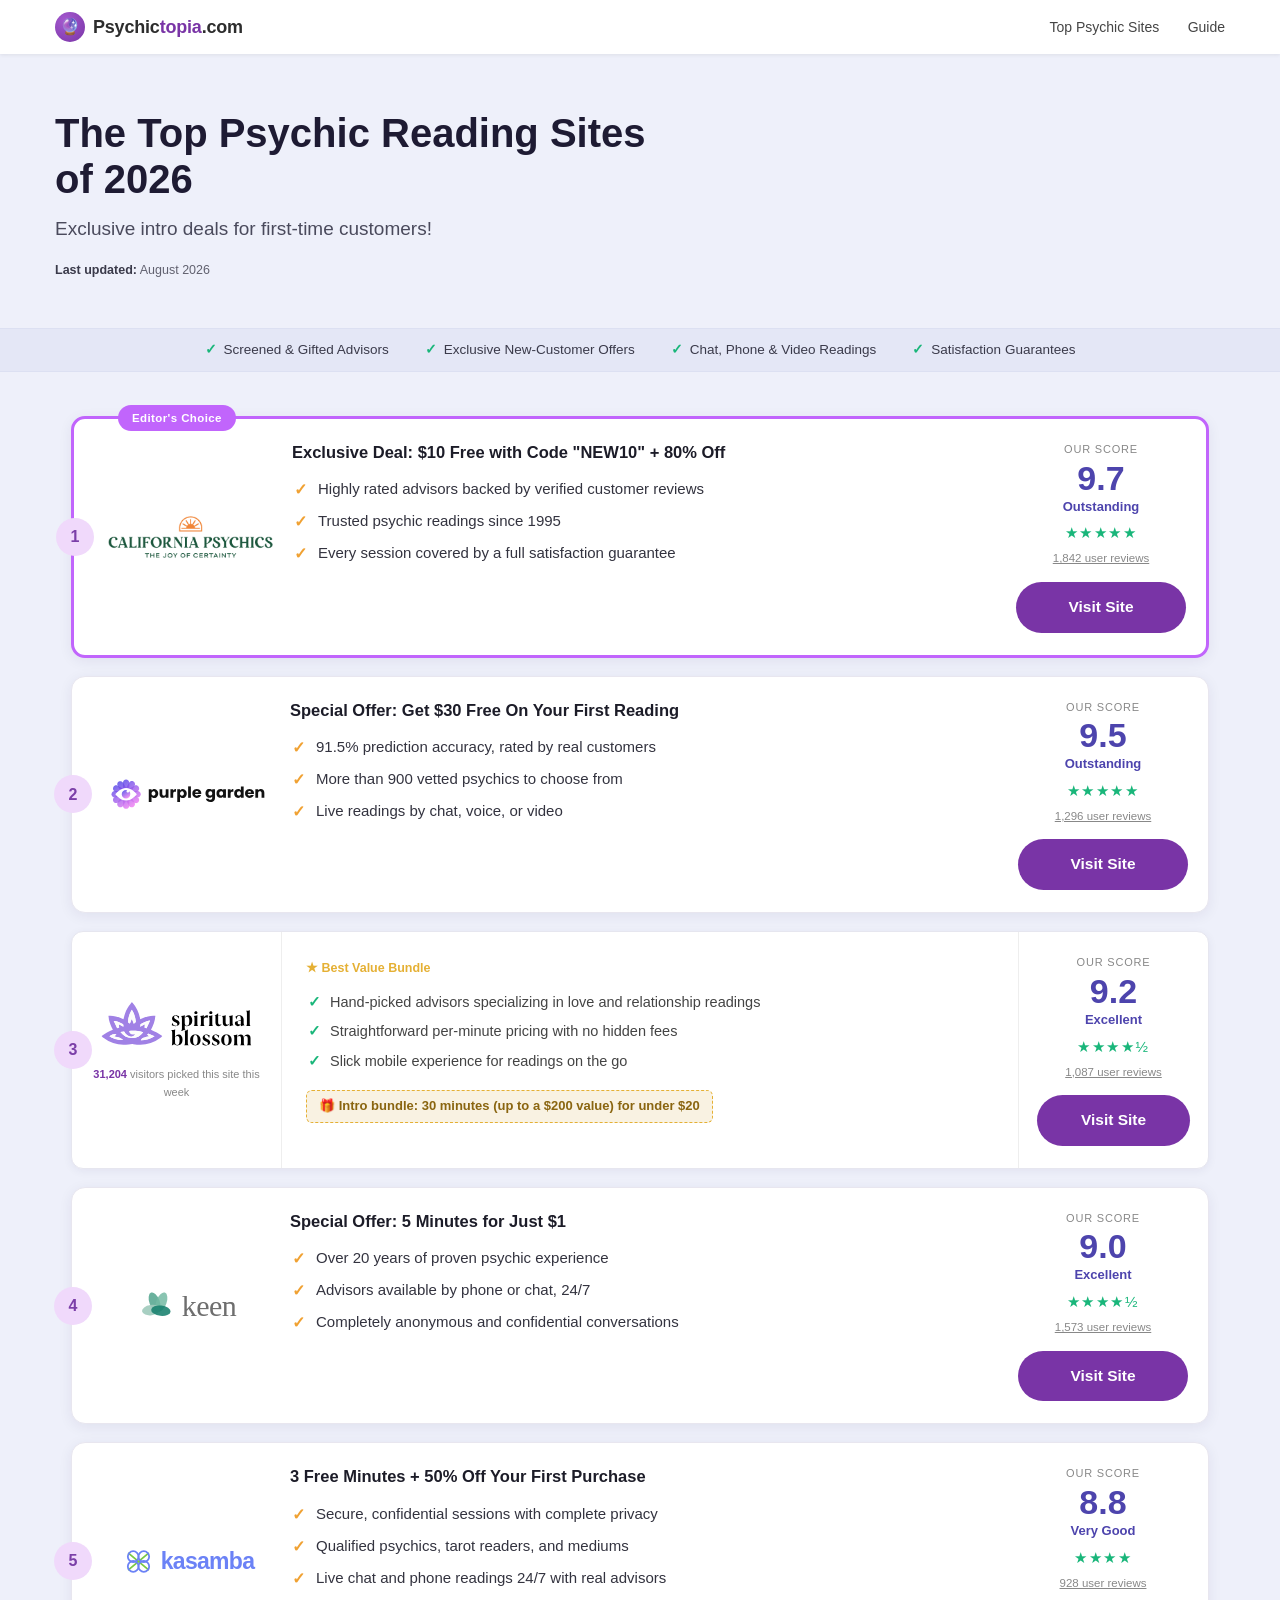
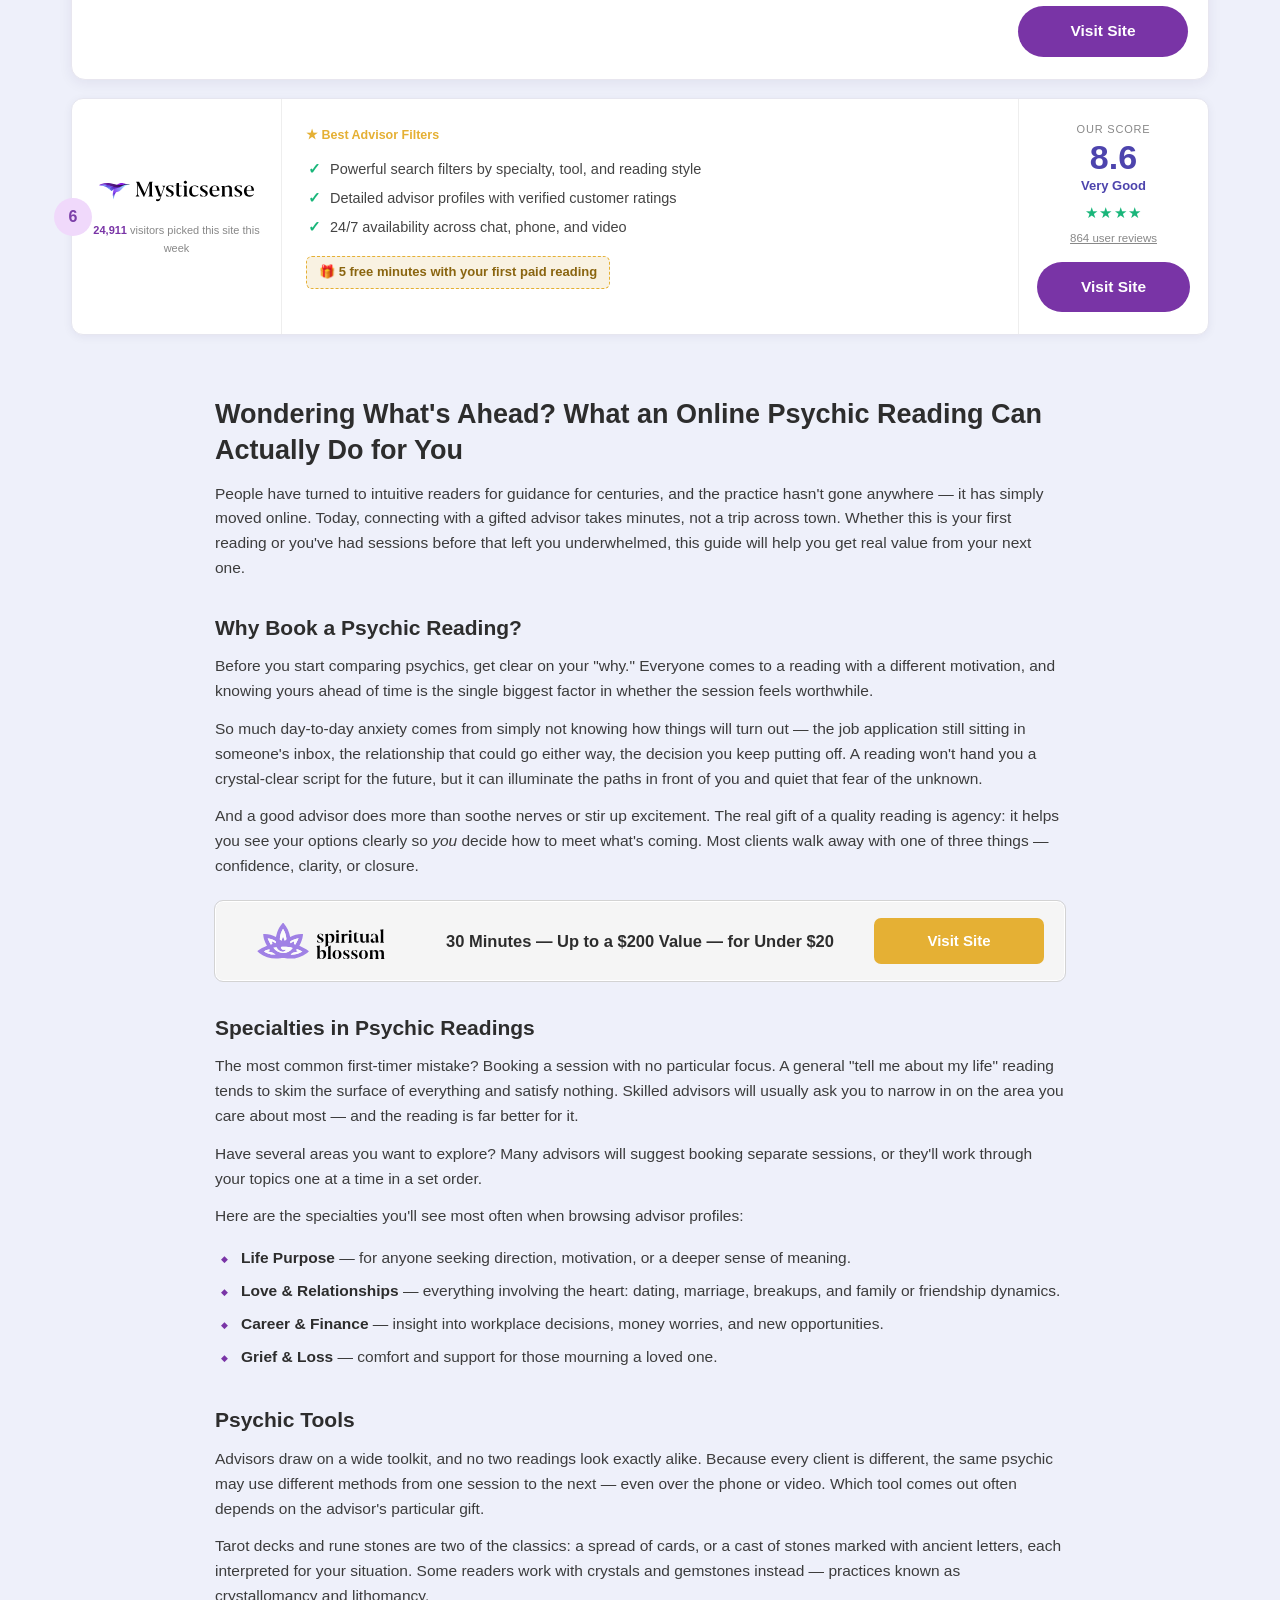
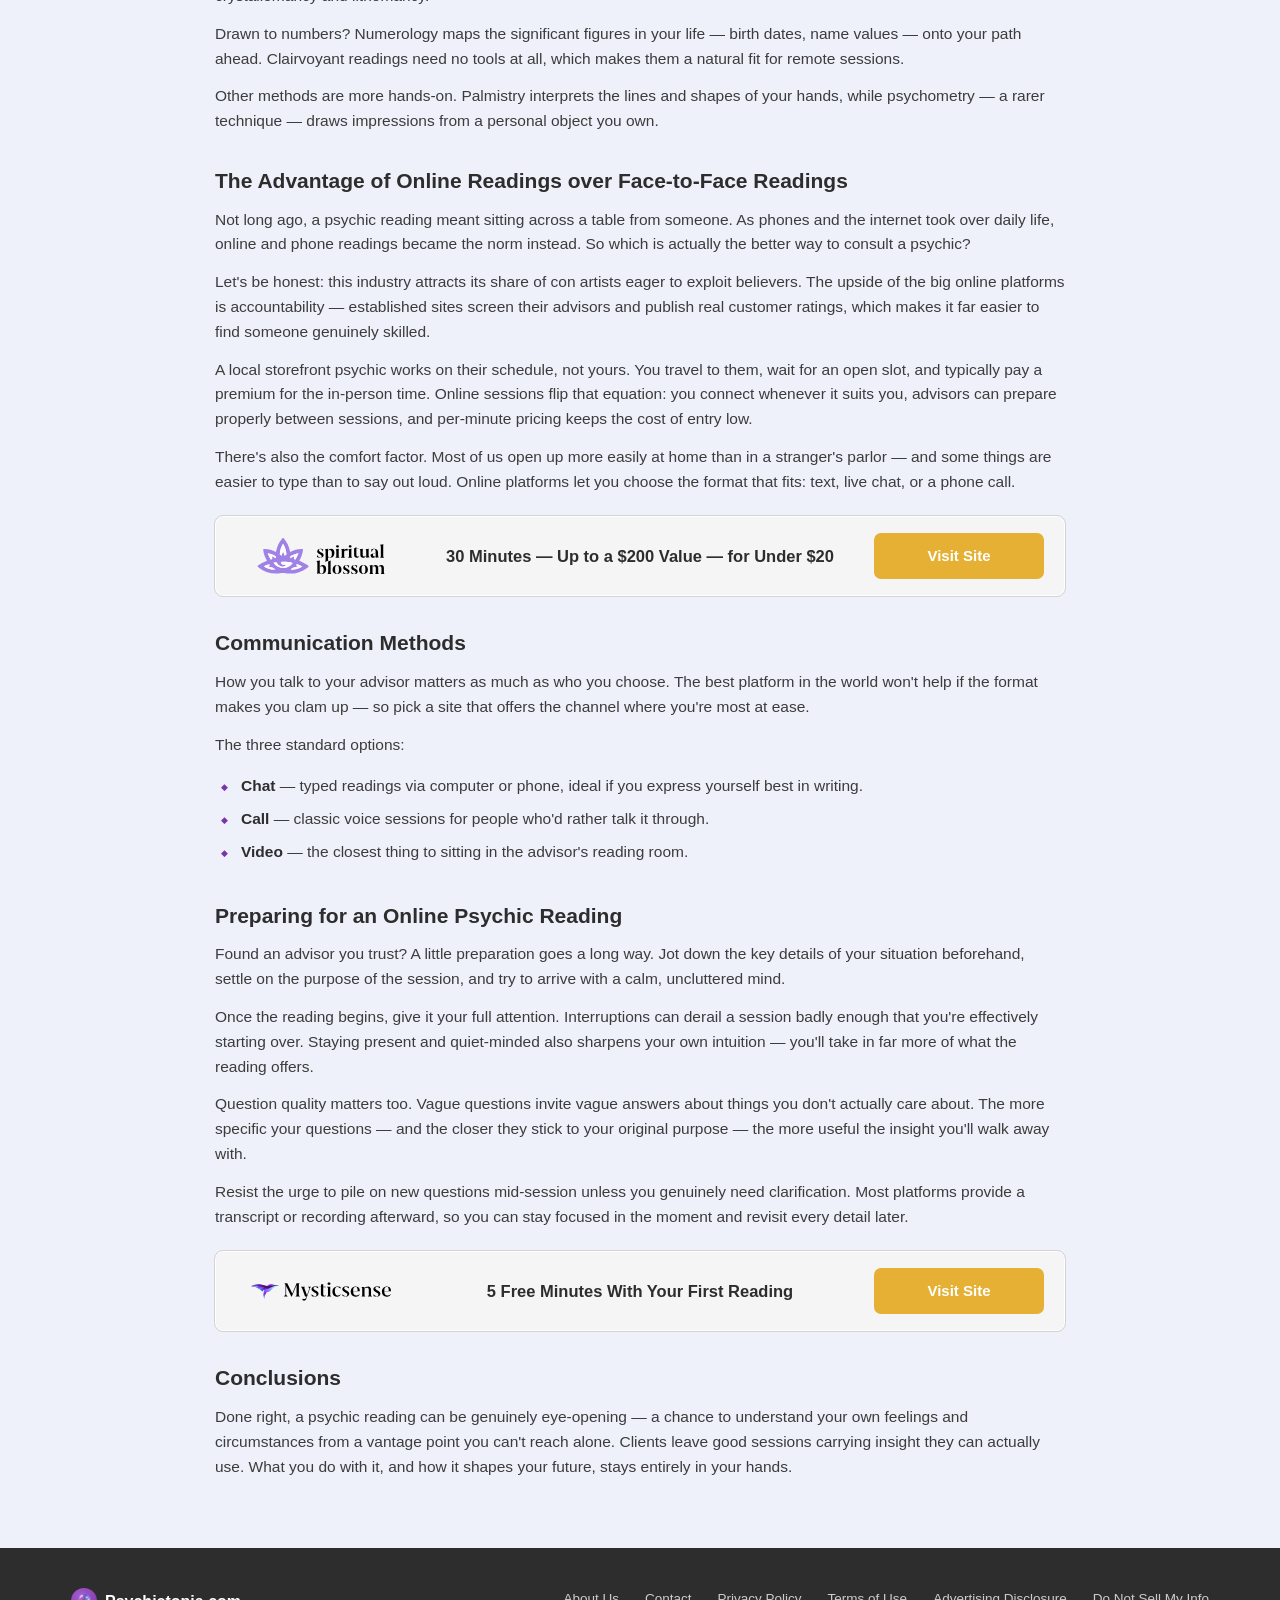
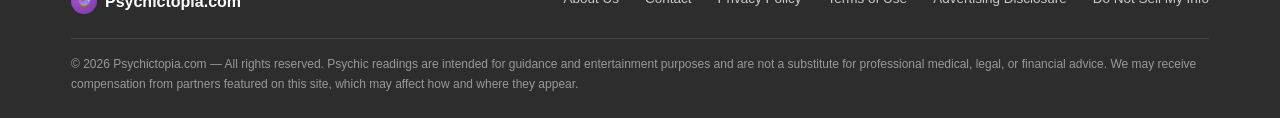
==== commit 8dbffe2f: "Use the real California Psychics logo Replaces the hand-built SVG stand-in with the supplied brand f" ====
--- a/index.html
+++ b/index.html
@@ -36,7 +36,7 @@
     /* Fire on any CTA: partner buttons, in-content promo buttons and partner
        logos. Delegated and in the capture phase so it runs before navigation,
        and keeps working after ClickFlare rewrites the hrefs. */
-    var CTA = '.visit-btn, .b-btn, .logo-link, .cp-logo, .pg-logo, .keen-logo, .kasamba-logo';
+    var CTA = '.visit-btn, .b-btn, .logo-link, .cp-logo, .pg-logo, .keen-logo, .kasamba-logo, .call-bar';
     document.addEventListener('click', function (e) {
         var t = e.target;
         if (t && t.closest && t.closest(CTA)) uet_report_conversion();
@@ -201,18 +201,8 @@
   }
   .partner-card.style-b.first { border: 3px solid var(--first-border); }
   .partner-card.style-b .card-logo { border-right: 0; padding: 24px 10px 24px 24px; }
-  .cp-logo { display: flex; flex-direction: column; align-items: center; gap: 2px; text-decoration: none; }
-  .cp-logo svg { flex: 0 0 auto; display: block; }
-  .cp-logo .cp-name {
-    font-family: Georgia, 'Times New Roman', serif;
-    color: #14523a; font-size: 13.5px; font-weight: 700;
-    line-height: 1.1; letter-spacing: .2px; white-space: nowrap;
-  }
-  .cp-logo .cp-tagline {
-    font-family: Georgia, 'Times New Roman', serif;
-    color: #14523a; font-size: 7.5px; font-weight: 600;
-    letter-spacing: 1.6px; white-space: nowrap; margin-top: 2px;
-  }
+  .cp-logo { display: block; width: 100%; text-align: center; line-height: 0; text-decoration: none; }
+  .cp-logo img { display: inline-block; width: 100%; max-width: 165px; height: auto; }
   .pg-logo { display: block; text-decoration: none; }
   .pg-logo img { display: block; width: 100%; max-width: 168px; height: auto; }
   .keen-logo, .kasamba-logo { display: flex; align-items: center; gap: 6px; text-decoration: none; }
@@ -263,6 +253,53 @@
     padding: 11px 8px; border-radius: 7px; transition: background .15s ease;
   }
   .buttono .b-btn:hover { background: var(--gold-hover); }
+
+  /* ===== Sticky call bar ===== */
+  .call-bar {
+    /* hidden by default; the mobile breakpoint switches it to flex */
+    display: none;
+    position: fixed; left: 0; right: 0; bottom: 0; z-index: 60;
+    flex-direction: column; align-items: center; justify-content: center;
+    gap: 1px; text-align: center; text-decoration: none;
+    padding: 9px 16px calc(9px + env(safe-area-inset-bottom, 0px));
+    background: linear-gradient(180deg, #8b3fbe, var(--purple));
+    color: #fff !important;
+    box-shadow: 0 -3px 16px rgba(30, 20, 60, .3);
+  }
+  .call-bar:active { background: var(--purple-hover); }
+  /* Attention loop. Only transform and opacity are animated, so it stays on
+     the compositor and never re-lays-out the fixed bar. */
+  .call-bar { overflow: hidden; }
+  .call-bar::after {
+    content: ""; position: absolute; top: 0; bottom: 0; left: 0; width: 55%;
+    pointer-events: none;
+    background: linear-gradient(100deg, transparent 0%, rgba(255,255,255,.26) 50%, transparent 100%);
+    transform: translateX(-120%);
+    animation: callShine 3.2s ease-in-out infinite;
+  }
+  .call-bar .call-main svg { animation: callRing 3.2s ease-in-out infinite; transform-origin: 50% 60%; }
+  @keyframes callShine {
+    0%, 55%  { transform: translateX(-120%); }
+    85%, 100% { transform: translateX(320%); }
+  }
+  @keyframes callRing {
+    0%, 60%, 100% { transform: rotate(0deg); }
+    66% { transform: rotate(-15deg); }
+    72% { transform: rotate(13deg); }
+    78% { transform: rotate(-9deg); }
+    84% { transform: rotate(6deg); }
+    90% { transform: rotate(-3deg); }
+  }
+  @media (prefers-reduced-motion: reduce) {
+    .call-bar::after, .call-bar .call-main svg { animation: none; }
+    .call-bar::after { display: none; }
+  }
+  .call-bar .call-main {
+    display: inline-flex; align-items: center; gap: 8px;
+    font-size: 17px; font-weight: 800; letter-spacing: -.2px; line-height: 1.2;
+  }
+  .call-bar .call-main svg { flex: 0 0 auto; }
+  .call-bar .call-sub { font-size: 12px; opacity: .88; font-weight: 500; }
 
   /* ===== Footer ===== */
   footer { background: var(--footer-bg); color: #bbb; padding: 40px 0 24px; font-size: 13.5px; }
@@ -307,6 +344,9 @@
     .banner-strip span::before { margin-right: 5px; }
     .buttono { grid-template-columns: 1fr; text-align: center; }
     .navlinks { display: none; }
+    /* Sticky call bar is mobile-only: tap-to-call is not useful on desktop */
+    .call-bar { display: flex; }
+    body { padding-bottom: 74px; }
 
     /* Above-the-fold budget on mobile: tighten the banner, strip and the
        first card so the Editor's Choice CTA lands within the first screen. */
@@ -337,8 +377,6 @@
     .card-cta .stars { font-size: 13px; }
     .card-cta .reviews { margin: 0; }
     .card-cta .visit-btn { flex: 0 0 100%; margin-top: 9px; }
-      grid-column: 2; grid-row: 1 / -1; align-self: center;
-    }
   }
 </style>
 </head>
@@ -385,18 +423,7 @@
       <div class="editor-badge">Editor's Choice</div>
       <div class="card-logo">
         <a class="cp-logo" href="https://secure.psychictopia.com/cf/click/1" rel="nofollow sponsored">
-          <svg width="40" height="22" viewBox="0 0 40 22" aria-hidden="true">
-            <g stroke="#e0782b" stroke-width="1.8" stroke-linecap="round">
-              <line x1="20" y1="1" x2="20" y2="7"/>
-              <line x1="11" y1="3.6" x2="14" y2="8.6"/>
-              <line x1="29" y1="3.6" x2="26" y2="8.6"/>
-              <line x1="4.2" y1="9.4" x2="9.4" y2="12.4"/>
-              <line x1="35.8" y1="9.4" x2="30.6" y2="12.4"/>
-            </g>
-            <path d="M6 21.2 A14 14 0 0 1 34 21.2" fill="none" stroke="#e0782b" stroke-width="2.6"/>
-          </svg>
-          <span class="cp-name">CALIFORNIA PSYCHICS</span>
-          <span class="cp-tagline">THE JOY OF CERTAINTY</span>
+          <img src="assets/california-psychics-logo.webp" alt="California Psychics logo" width="238" height="61" loading="lazy" decoding="async">
         </a>
       </div>
       <div class="card-body">
@@ -666,5 +693,14 @@
 <!-- ClickFlare landing page tracking tag -->
 <script>!function(){"use strict";var t="lp_ref",n="cpid",e="lpurl",c="https://secure.psychictopia.com",r="(?<domain>http(?:s?)://[^/]*)".concat("/cf/click"),a="(?:(?:/(?<cta>[1-9][0-9]*)/?)|(?:/))?",i="^".concat(r).concat(a).concat("(?:$|(\\?.*))"),o='javascript:window.clickflare.l="(?<original_link>'.concat(r).concat(a,'("|(\\?[^"]*"))).*'),s=function(){return new RegExp(i,"")},u=function(){return new RegExp(o,"")};function l(t){var n=function(t){return t.replace(s(),(function(t){for(var n=[],e=1;e<arguments.length;e++)n[e-1]=arguments[e];var r=n[n.length-1].domain;return t.replace(r,c)}))}(t);return'javascript:window.clickflare.l="'.concat(n,'"; void 0;')}function d(t,n){if(n&&t&&n.apply(document,[t]),/loaded|interactive|complete/.test(document.readyState))for(var e=0,c=document.links.length;e<c;e++)if(s().test(document.links[e].href)){var r=document.links[e];window.clickflare.links_replaced.has(r)||(r.href=l(r.href),window.clickflare.links_replaced.add(r))}}var f,h,m,p;!function(r,a){var i=document.onreadystatechange;window.clickflare||(window.clickflare={listeners:{},customParams:{},links_replaced:new Set,addEventListener:function(t,n){var e=this.listeners[t]||[];e.includes(n)||e.push(n),this.listeners[t]=e},dispatchEvent:function(t,n){n&&(this.customParams[t]=n),(this.listeners[t]||[]).forEach((function(t){return t(n)}))},push:function(t,n){n&&(this.customParams[t]=n),(this.listeners[t]||[]).forEach((function(t){return t(n)}))}},document.onreadystatechange=function(t){return d(t,i)},d(null,i),setTimeout((function(){!function(r,a){var i,o=function(r,a){var i=new URL("".concat(c).concat(r));o=a,s="{",u=s+s,l="_",d=l+l,o.startsWith(u)||o.startsWith(d)||i.searchParams.set(n,a);var o,s,u,l,d;return i.searchParams.append(t,document.referrer),i.searchParams.append(e,location.href),i.searchParams.append("lpt",document.title),i.searchParams.append("t",(new Date).getTime().toString()),i.toString()}(r,a),s=document.createElement("script"),l=document.scripts[0];s.async=1,s.src=o,s.onerror=function(){!function(){for(var t=function(t,n){var e=document.links[t];u().test(decodeURI(e.href))&&setTimeout((function(){e&&e.setAttribute("href",function(t){var n=t.match(u());if(n){var e=(n.groups||{}).original_link;return e?e.slice(0,-1):t}return t}(decodeURI(e.href)))}))},n=0,e=document.links.length;n<e;n++)t(n)}()},null===(i=l.parentNode)||void 0===i||i.insertBefore(s,l)}(r,a)})))}("".concat("/cf/tags","/").concat(new URL(window.location.href).searchParams.get("cftmid")||"__CONTAINER_ID__"),(m=new URL(window.location.href).searchParams.get(n),f=new RegExp("(^| )".concat("cf_cpid","=([^;]+)")),p=(h=document.cookie.match(f))&&h.pop()||null,m||p||"__CAMPAIGN_ID__"))}();</script>
 
+<!-- Sticky call bar -->
+<a class="call-bar" href="tel:+18887037999">
+  <span class="call-main">
+    <svg width="17" height="17" viewBox="0 0 24 24" fill="currentColor" aria-hidden="true"><path d="M6.6 10.8c1.4 2.8 3.8 5.1 6.6 6.6l2.2-2.2c.3-.3.7-.4 1-.2 1.1.4 2.4.6 3.6.6.6 0 1 .4 1 1V20c0 .6-.4 1-1 1C10.6 21 3 13.4 3 4c0-.6.4-1 1-1h3.5c.6 0 1 .4 1 1 0 1.3.2 2.5.6 3.6.1.4 0 .8-.2 1l-2.3 2.2z"/></svg>
+    Tap to Call AskNow &middot; (888) 703-7999
+  </span>
+  <span class="call-sub">Best Phone Psychics 2026</span>
+</a>
+
 </body>
 </html>
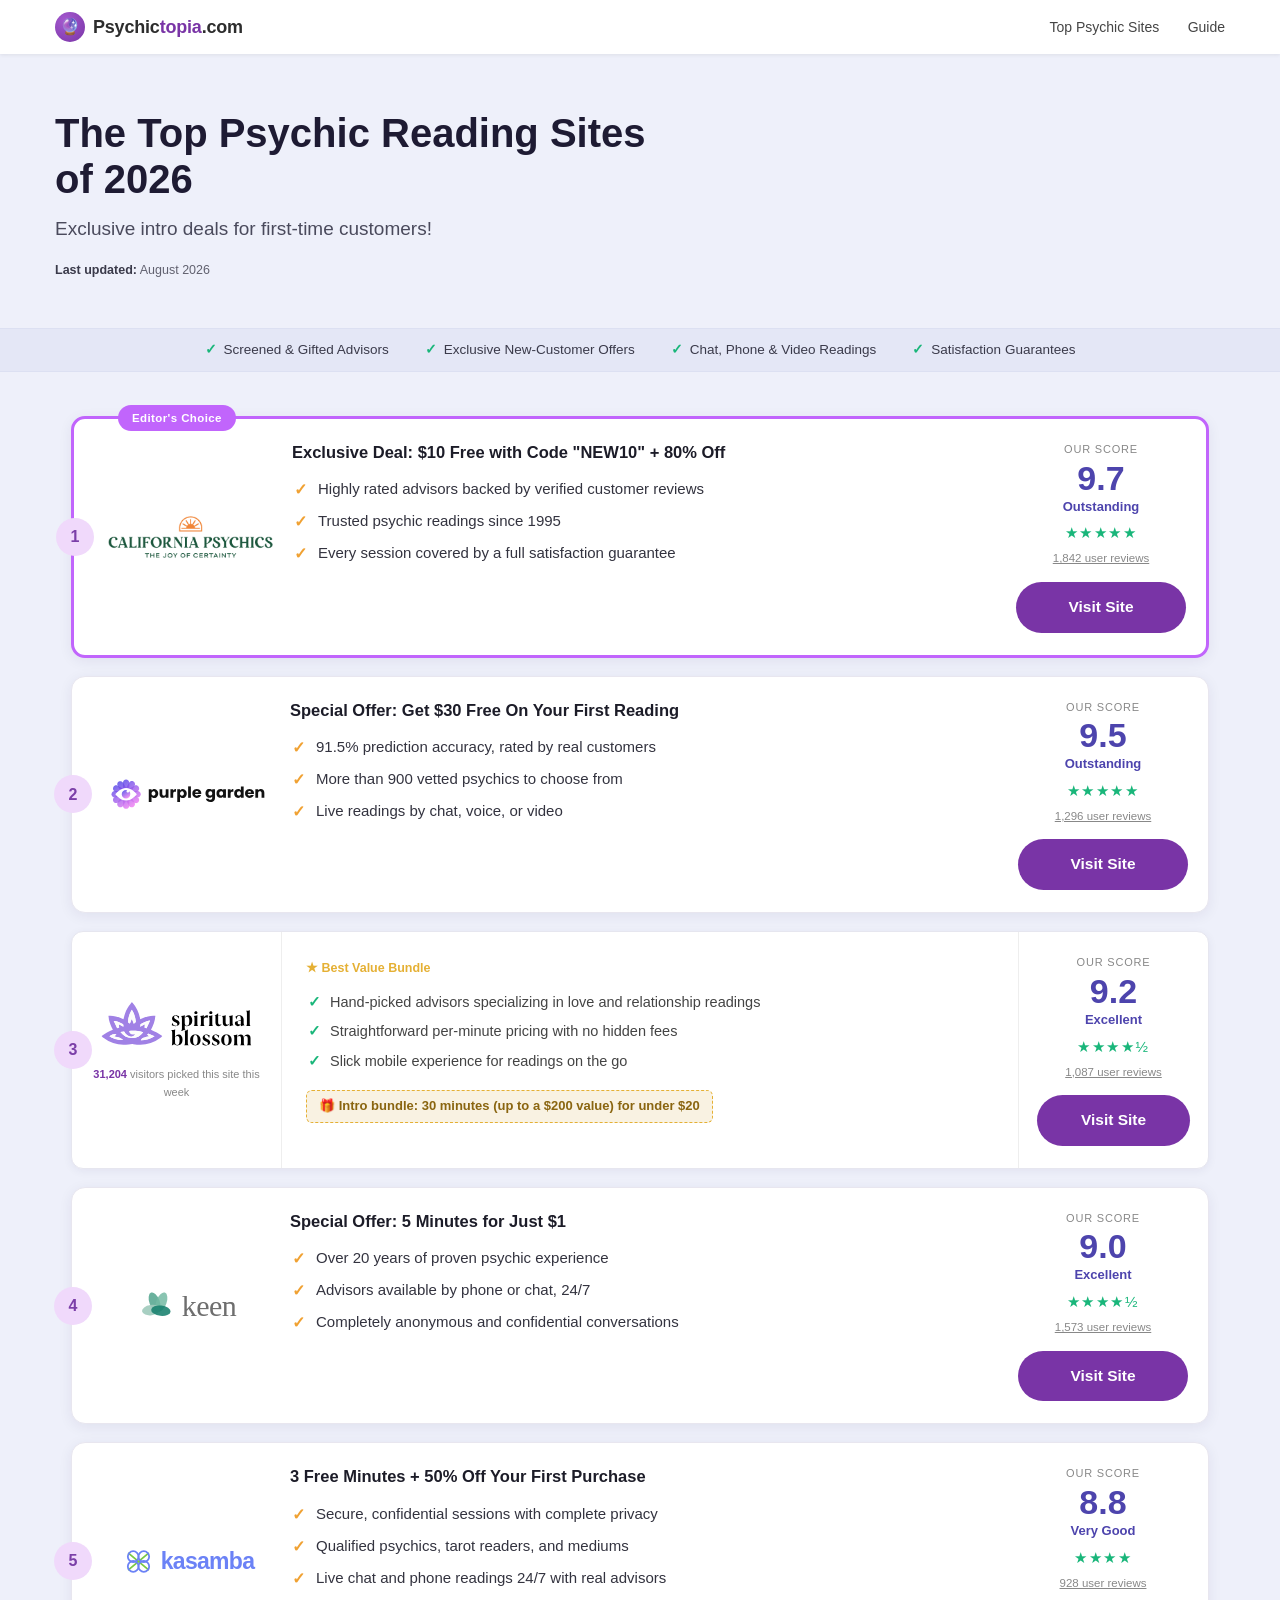
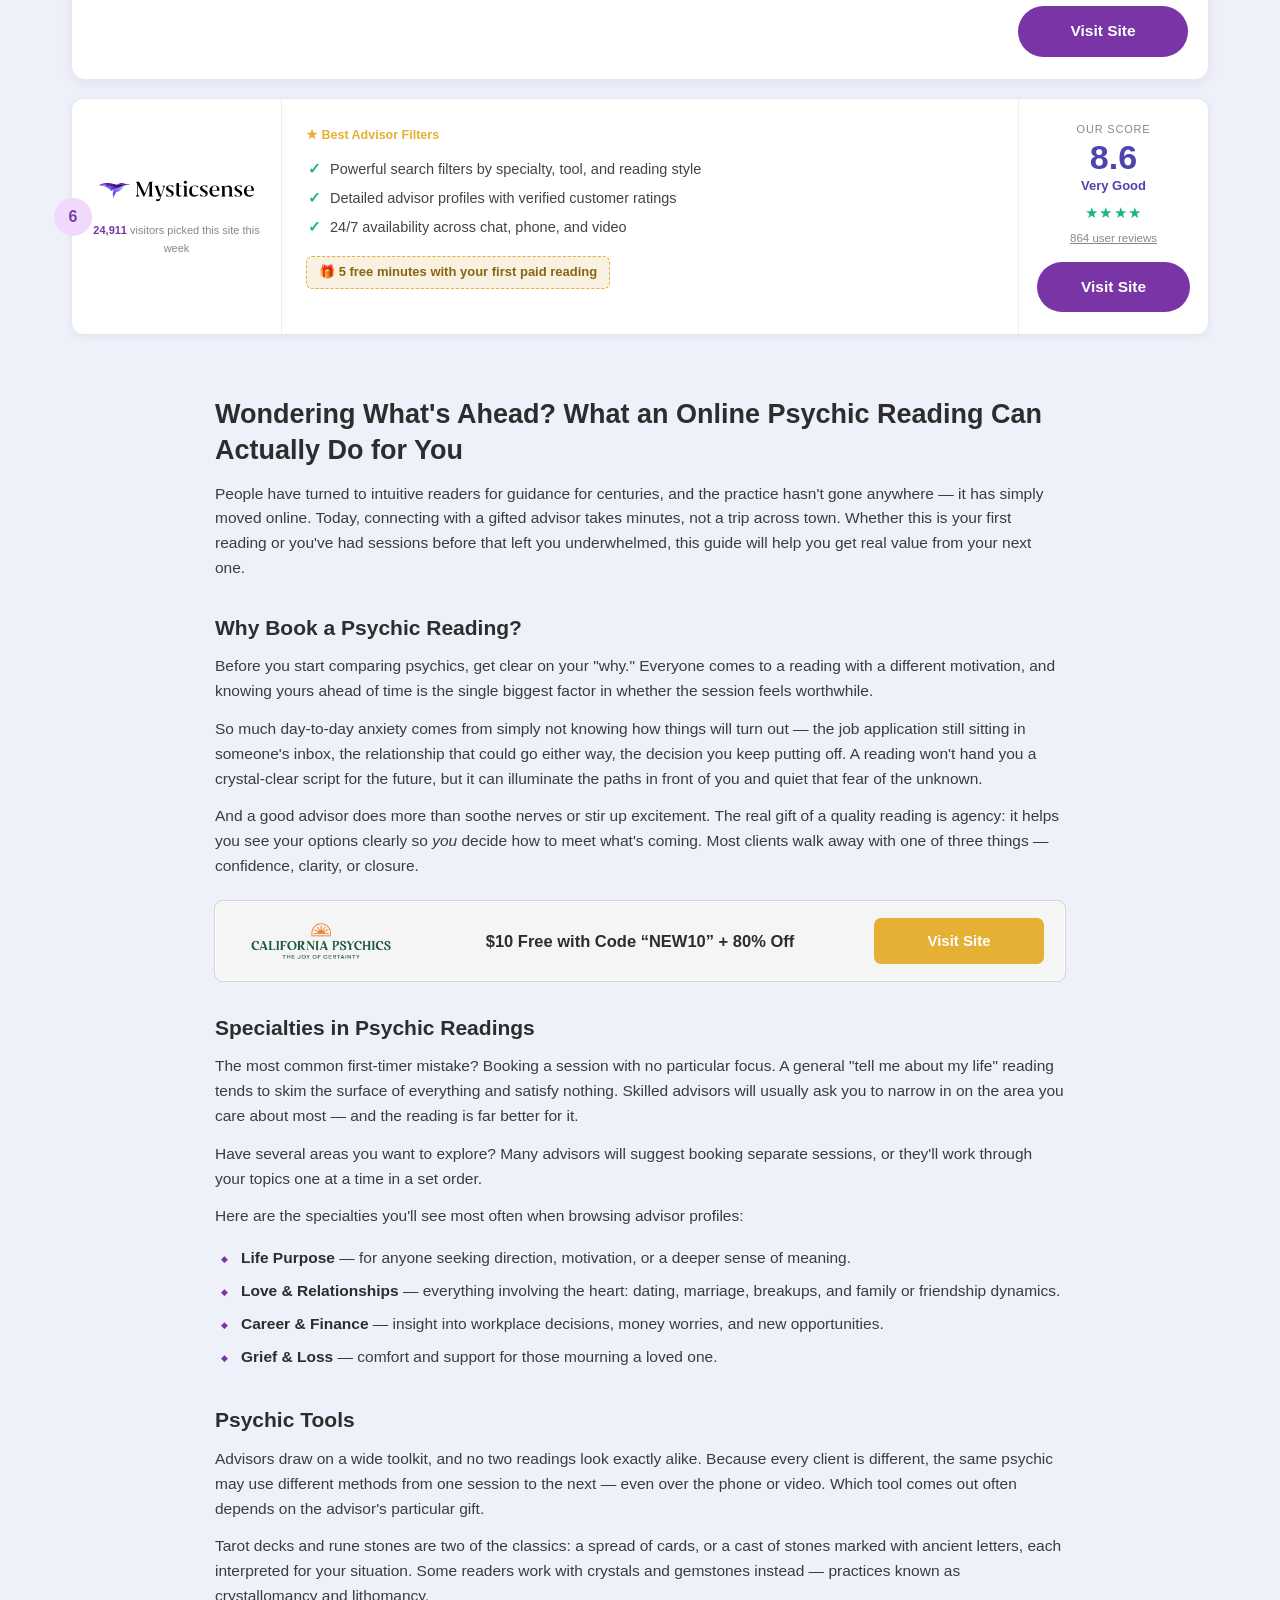
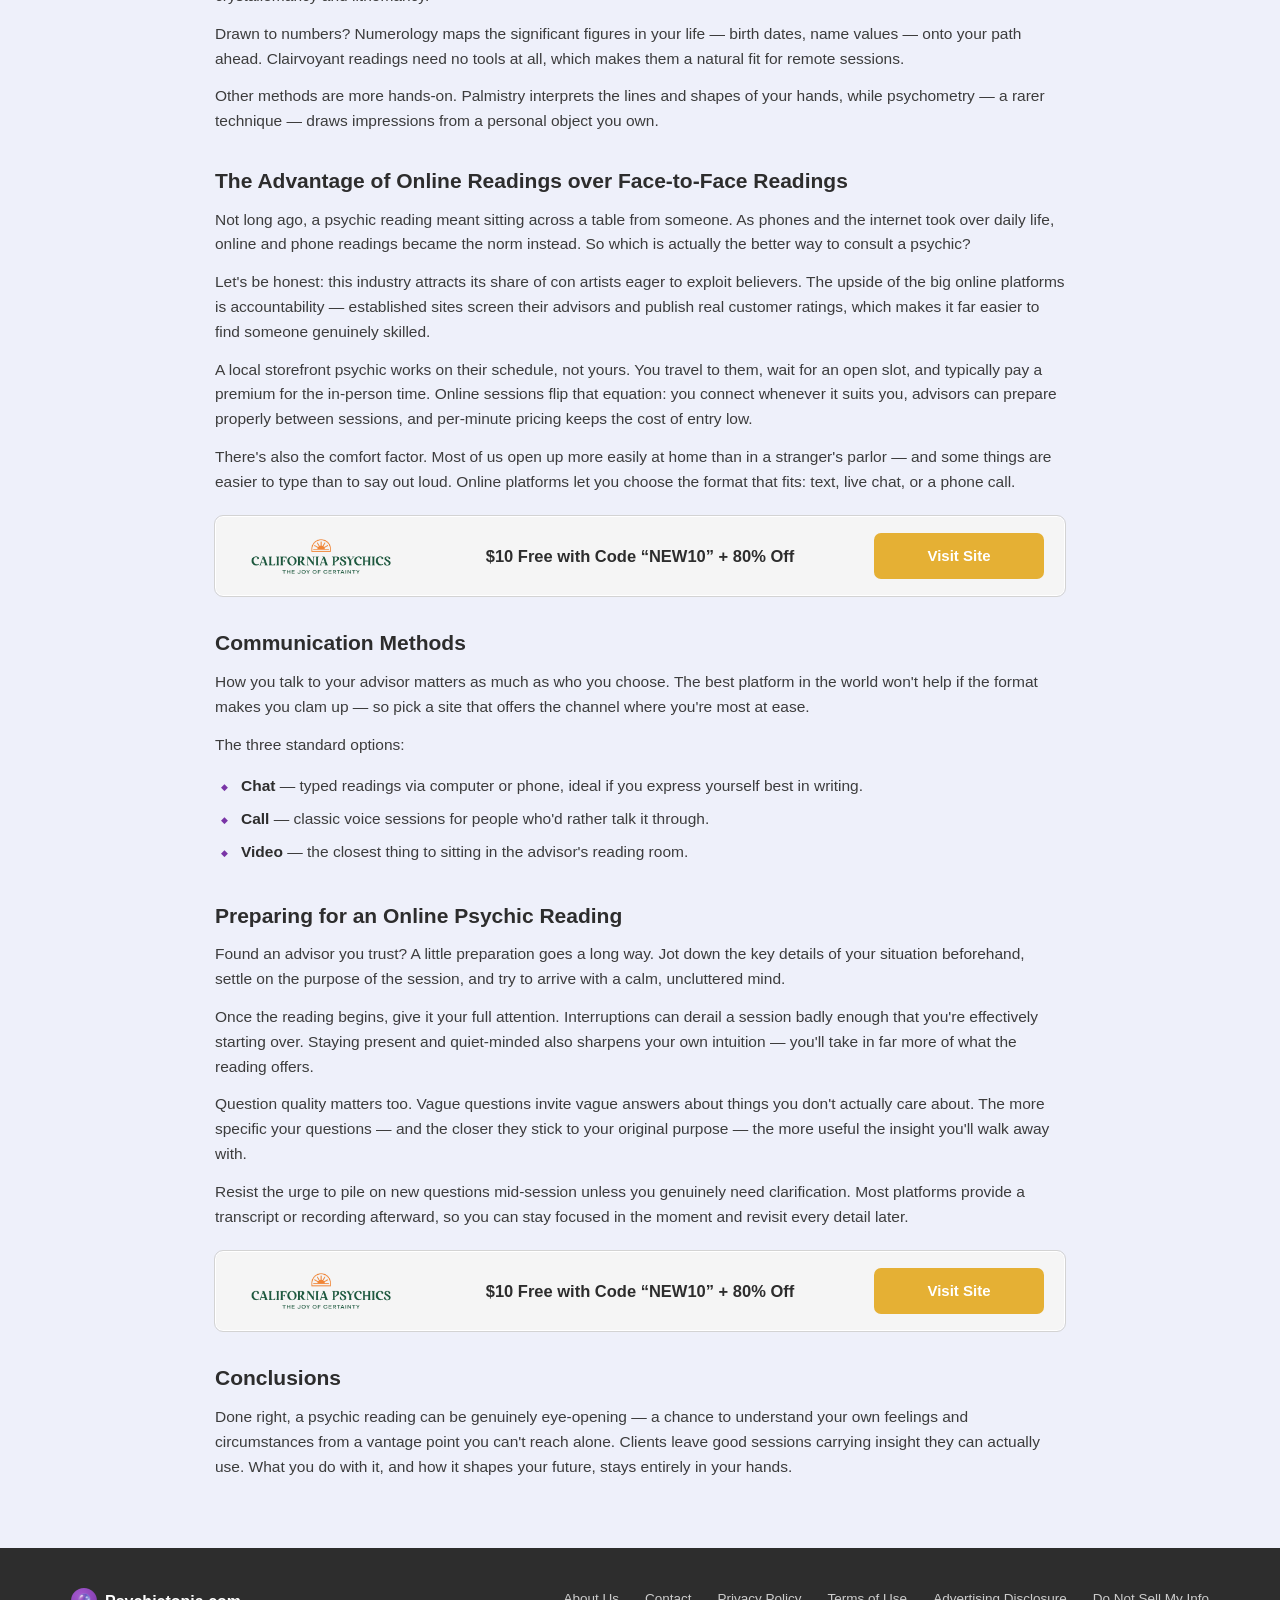
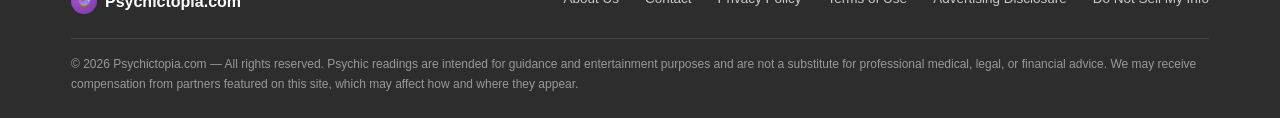
==== commit 5a1a217d: "Point every lander's in-content promos at California Psychics Swaps all three article promo bars to " ====
--- a/index.html
+++ b/index.html
@@ -608,8 +608,8 @@
     <p>And a good advisor does more than soothe nerves or stir up excitement. The real gift of a quality reading is agency: it helps you see your options clearly so <em>you</em> decide how to meet what's coming. Most clients walk away with one of three things — confidence, clarity, or closure.</p>
 
     <div class="buttono">
-      <div class="b-logo"><a class="logo-link" href="https://secure.psychictopia.com/cf/click/7" rel="nofollow sponsored"><img src="assets/spiritual-blossom-logo.svg" alt="Spiritual Blossom logo" width="380" height="129" loading="lazy" decoding="async"></a></div>
-      <div class="b-text">30 Minutes — Up to a $200 Value — for Under $20</div>
+      <div class="b-logo"><a class="logo-link" href="https://secure.psychictopia.com/cf/click/7" rel="nofollow sponsored"><img src="assets/california-psychics-logo.webp" alt="California Psychics logo" width="238" height="61" loading="lazy" decoding="async"></a></div>
+      <div class="b-text">$10 Free with Code &ldquo;NEW10&rdquo; + 80% Off</div>
       <a class="b-btn" href="https://secure.psychictopia.com/cf/click/7" rel="nofollow sponsored">Visit Site</a>
     </div>
 
@@ -637,8 +637,8 @@
     <p>There's also the comfort factor. Most of us open up more easily at home than in a stranger's parlor — and some things are easier to type than to say out loud. Online platforms let you choose the format that fits: text, live chat, or a phone call.</p>
 
     <div class="buttono">
-      <div class="b-logo"><a class="logo-link" href="https://secure.psychictopia.com/cf/click/8" rel="nofollow sponsored"><img src="assets/spiritual-blossom-logo.svg" alt="Spiritual Blossom logo" width="380" height="129" loading="lazy" decoding="async"></a></div>
-      <div class="b-text">30 Minutes — Up to a $200 Value — for Under $20</div>
+      <div class="b-logo"><a class="logo-link" href="https://secure.psychictopia.com/cf/click/8" rel="nofollow sponsored"><img src="assets/california-psychics-logo.webp" alt="California Psychics logo" width="238" height="61" loading="lazy" decoding="async"></a></div>
+      <div class="b-text">$10 Free with Code &ldquo;NEW10&rdquo; + 80% Off</div>
       <a class="b-btn" href="https://secure.psychictopia.com/cf/click/8" rel="nofollow sponsored">Visit Site</a>
     </div>
 
@@ -658,8 +658,8 @@
     <p>Resist the urge to pile on new questions mid-session unless you genuinely need clarification. Most platforms provide a transcript or recording afterward, so you can stay focused in the moment and revisit every detail later.</p>
 
     <div class="buttono">
-      <div class="b-logo"><a class="logo-link" href="https://secure.psychictopia.com/cf/click/9" rel="nofollow sponsored"><img src="assets/mysticsense-logo.svg" alt="Mysticsense logo" width="322" height="64" loading="lazy" decoding="async"></a></div>
-      <div class="b-text">5 Free Minutes With Your First Reading</div>
+      <div class="b-logo"><a class="logo-link" href="https://secure.psychictopia.com/cf/click/9" rel="nofollow sponsored"><img src="assets/california-psychics-logo.webp" alt="California Psychics logo" width="238" height="61" loading="lazy" decoding="async"></a></div>
+      <div class="b-text">$10 Free with Code &ldquo;NEW10&rdquo; + 80% Off</div>
       <a class="b-btn" href="https://secure.psychictopia.com/cf/click/9" rel="nofollow sponsored">Visit Site</a>
     </div>
 
